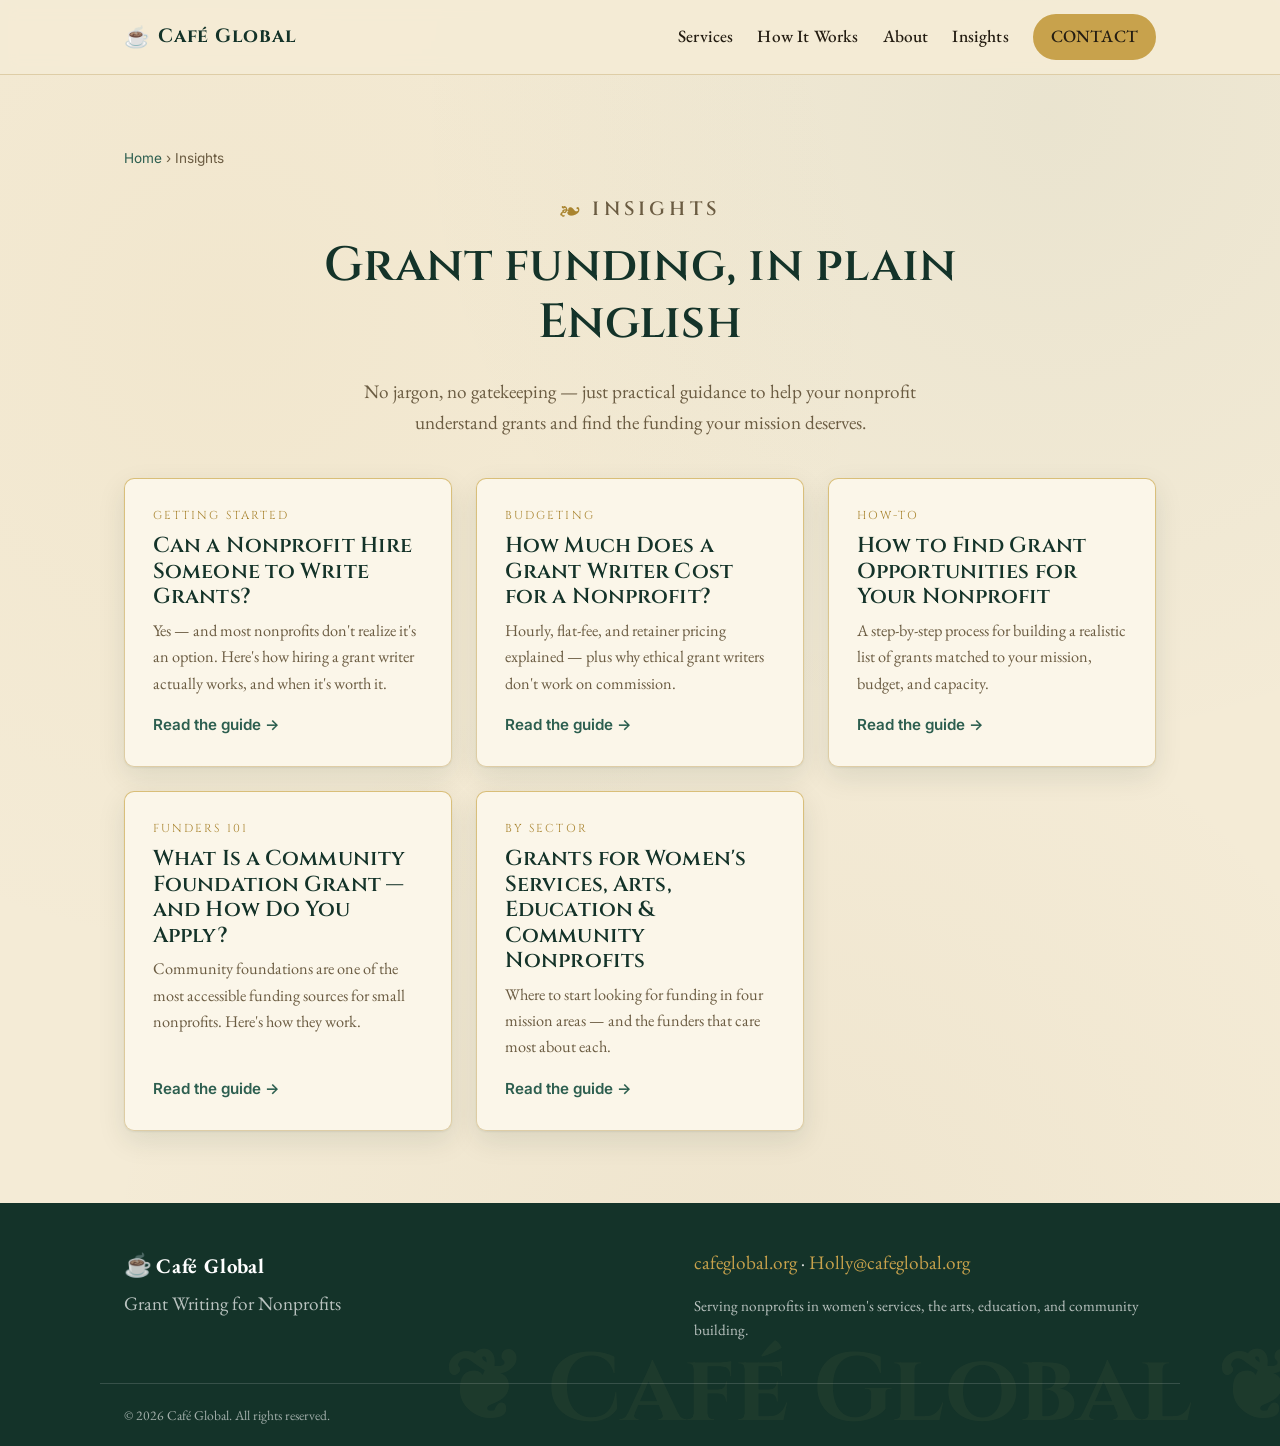
==== blog/index.html @ 82d97daf "Add Insights blog: 5 SEO/AEO/GEO-optimized posts - Blog index + 5 posts (hire a grant writer, cost, " ====
<!DOCTYPE html>
<html lang="en">
<head>
  <meta charset="UTF-8" />
  <meta name="viewport" content="width=device-width, initial-scale=1.0" />
  <title>Insights — Grant Writing for Nonprofits | Café Global</title>
  <meta
    name="description"
    content="Practical, plain-English guides to grant funding for nonprofits: how to hire a grant writer, what it costs, how to find grants, and where to look by sector."
  />
  <meta name="theme-color" content="#2C5E4F" />

  <meta property="og:title" content="Insights — Grant Writing for Nonprofits | Café Global" />
  <meta property="og:description" content="Plain-English guides to grant funding for nonprofits — hiring a grant writer, costs, finding grants, and sector-specific funding." />
  <meta property="og:type" content="website" />
  <meta property="og:url" content="https://cafeglobal.org/blog/" />
  <meta property="og:image" content="https://cafeglobal.org/assets/og-image.jpg" />
  <meta name="twitter:card" content="summary_large_image" />

  <link rel="canonical" href="https://cafeglobal.org/blog/" />
  <link rel="icon" href="../favicon.svg" type="image/svg+xml" />

  <link rel="preconnect" href="https://fonts.googleapis.com" />
  <link rel="preconnect" href="https://fonts.gstatic.com" crossorigin />
  <link
    href="https://fonts.googleapis.com/css2?family=Cinzel:wght@500;600;700&family=EB+Garamond:ital,wght@0,400;0,500;0,600;1,400&family=Inter:wght@400;500;600&display=swap"
    rel="stylesheet"
  />
  <link rel="stylesheet" href="../styles.css" />

  <script type="application/ld+json">
  {
    "@context": "https://schema.org",
    "@type": "Blog",
    "name": "Café Global Insights",
    "description": "Plain-English guides to grant funding for nonprofits.",
    "url": "https://cafeglobal.org/blog/",
    "publisher": { "@type": "Organization", "name": "Café Global", "url": "https://cafeglobal.org" },
    "blogPost": [
      { "@type": "BlogPosting", "headline": "Can a Nonprofit Hire Someone to Write Grants?", "url": "https://cafeglobal.org/blog/can-a-nonprofit-hire-a-grant-writer.html" },
      { "@type": "BlogPosting", "headline": "How Much Does a Grant Writer Cost for a Nonprofit?", "url": "https://cafeglobal.org/blog/how-much-does-a-grant-writer-cost.html" },
      { "@type": "BlogPosting", "headline": "How to Find Grant Opportunities for Your Nonprofit", "url": "https://cafeglobal.org/blog/how-to-find-grants-for-your-nonprofit.html" },
      { "@type": "BlogPosting", "headline": "What Is a Community Foundation Grant?", "url": "https://cafeglobal.org/blog/what-is-a-community-foundation-grant.html" },
      { "@type": "BlogPosting", "headline": "Grants for Women's Services, Arts, Education & Community Nonprofits", "url": "https://cafeglobal.org/blog/grants-by-sector-women-arts-education-community.html" }
    ]
  }
  </script>
</head>
<body>
  <a class="skip-link" href="#main">Skip to content</a>

  <header class="site-header" id="top">
    <div class="container header-inner">
      <a class="brand" href="../" aria-label="Café Global home">
        <span class="brand-mark" aria-hidden="true">☕</span>
        <span class="brand-name">Café Global</span>
      </a>
      <nav class="site-nav" aria-label="Primary">
        <a href="../#services">Services</a>
        <a href="../#how">How It Works</a>
        <a href="../#about">About</a>
        <a href="./">Insights</a>
        <a class="btn btn-sm" href="../#contact">Contact</a>
      </nav>
    </div>
  </header>

  <main id="main" class="blog-main">
    <div class="container">
      <nav class="breadcrumb" aria-label="Breadcrumb">
        <a href="../">Home</a> › <span>Insights</span>
      </nav>

      <div class="blog-hero">
        <p class="eyebrow">Insights</p>
        <h1>Grant funding, in plain English</h1>
        <p>
          No jargon, no gatekeeping — just practical guidance to help your
          nonprofit understand grants and find the funding your mission deserves.
        </p>
      </div>

      <div class="post-grid">
        <a class="post-card" href="can-a-nonprofit-hire-a-grant-writer.html">
          <span class="cat">Getting Started</span>
          <h2>Can a Nonprofit Hire Someone to Write Grants?</h2>
          <p>Yes — and most nonprofits don't realize it's an option. Here's how hiring a grant writer actually works, and when it's worth it.</p>
          <span class="more">Read the guide →</span>
        </a>

        <a class="post-card" href="how-much-does-a-grant-writer-cost.html">
          <span class="cat">Budgeting</span>
          <h2>How Much Does a Grant Writer Cost for a Nonprofit?</h2>
          <p>Hourly, flat-fee, and retainer pricing explained — plus why ethical grant writers don't work on commission.</p>
          <span class="more">Read the guide →</span>
        </a>

        <a class="post-card" href="how-to-find-grants-for-your-nonprofit.html">
          <span class="cat">How-To</span>
          <h2>How to Find Grant Opportunities for Your Nonprofit</h2>
          <p>A step-by-step process for building a realistic list of grants matched to your mission, budget, and capacity.</p>
          <span class="more">Read the guide →</span>
        </a>

        <a class="post-card" href="what-is-a-community-foundation-grant.html">
          <span class="cat">Funders 101</span>
          <h2>What Is a Community Foundation Grant — and How Do You Apply?</h2>
          <p>Community foundations are one of the most accessible funding sources for small nonprofits. Here's how they work.</p>
          <span class="more">Read the guide →</span>
        </a>

        <a class="post-card" href="grants-by-sector-women-arts-education-community.html">
          <span class="cat">By Sector</span>
          <h2>Grants for Women's Services, Arts, Education &amp; Community Nonprofits</h2>
          <p>Where to start looking for funding in four mission areas — and the funders that care most about each.</p>
          <span class="more">Read the guide →</span>
        </a>
      </div>
    </div>
  </main>

  <footer class="site-footer">
    <div class="container footer-inner">
      <div class="footer-brand">
        <span class="brand-mark" aria-hidden="true">☕</span>
        <span class="brand-name">Café Global</span>
        <p class="footer-tag">Grant Writing for Nonprofits</p>
      </div>
      <div class="footer-contact">
        <p>
          <a href="https://cafeglobal.org">cafeglobal.org</a>
          · <a href="mailto:Holly@cafeglobal.org">Holly@cafeglobal.org</a>
        </p>
        <p class="footer-sectors">
          Serving nonprofits in women's services, the arts, education, and
          community building.
        </p>
      </div>
    </div>
    <div class="container footer-legal">
      <p>&copy; <span id="year">2026</span> Café Global. All rights reserved.</p>
    </div>
  </footer>

  <script>
    document.getElementById("year").textContent = new Date().getFullYear();
  </script>
</body>
</html>
---- styles.css ----
/* ============================================================
   Café Global — Grant Writing for Nonprofits
   Design system: clean, professional, trustworthy, warm.
   One primary (deep teal) + one accent (warm gold).
   ============================================================ */

:root {
  /* Color — antique library: deep forest green, parchment, aged gold */
  --teal: #2C5E4F;        /* library green (primary) */
  --teal-dark: #214A3D;
  --teal-deep: #143329;   /* darkest green */
  --gold: #C8A24C;        /* antique gold (CTA / ornament) */
  --gold-dark: #A9842F;
  --gold-soft: #D9BE78;
  --bg: #F4EBD6;          /* parchment */
  --bg-deep: #ECE0C4;     /* deeper parchment band */
  --white: #FBF6E9;       /* warm "paper" card */
  --ink: #241D12;         /* warm near-black ink */
  --muted: #6B5C42;       /* sepia muted text */
  --line: #DECDA6;        /* aged-paper rule */

  /* Type */
  --display: "Cinzel", "Trajan Pro", Georgia, serif;          /* engraved classical caps */
  --serif: "EB Garamond", Georgia, "Times New Roman", serif;  /* book serif */
  --sans: "Inter", system-ui, -apple-system, "Segoe UI", Roboto, sans-serif;

  /* Layout */
  --maxw: 1080px;
  --radius: 10px;
  --radius-sm: 7px;
  --shadow: 0 1px 2px rgba(20, 51, 41, 0.07), 0 10px 28px rgba(20, 51, 41, 0.1);
}

/* ---------- Reset / base ---------- */
*,
*::before,
*::after { box-sizing: border-box; }

html { scroll-behavior: smooth; -webkit-text-size-adjust: 100%; }

body {
  margin: 0;
  font-family: var(--serif);
  font-size: 1.2rem; /* Garamond runs small — size up for comfortable reading */
  line-height: 1.62;
  color: var(--ink);
  background-color: var(--bg);
  /* Subtle aged-paper mottling, drawn purely with gradients (no image weight) */
  background-image:
    radial-gradient(circle at 18% 22%, rgba(200, 162, 76, 0.06), transparent 42%),
    radial-gradient(circle at 82% 8%, rgba(44, 94, 79, 0.05), transparent 38%),
    radial-gradient(circle at 60% 90%, rgba(133, 104, 47, 0.05), transparent 45%);
  -webkit-font-smoothing: antialiased;
}

h1, h2, h3 {
  font-family: var(--display);
  font-weight: 600;
  line-height: 1.18;
  margin: 0 0 0.5em;
  letter-spacing: 0.005em;
}

p { margin: 0 0 1rem; max-width: 66ch; }

/* Drop cap — opens key passages like a printed book */
.dropcap::first-letter {
  font-family: var(--display);
  font-weight: 700;
  font-size: 3.4em;
  float: left;
  line-height: 0.78;
  padding: 0.06em 0.12em 0 0;
  color: var(--teal);
}

a { color: var(--teal); }

img { max-width: 100%; display: block; }

.container {
  width: 100%;
  max-width: var(--maxw);
  margin-inline: auto;
  padding-inline: 1.5rem;
}

.section { padding-block: clamp(3.5rem, 8vw, 6rem); }

.eyebrow {
  font-family: var(--display);
  text-transform: uppercase;
  letter-spacing: 0.22em;
  font-size: 0.78rem;
  font-weight: 600;
  color: var(--teal-deep); /* dark green — passes WCAG AA on parchment */
  margin-bottom: 0.85rem;
}
/* Gold fleuron before each eyebrow label (decorative) */
.eyebrow::before {
  content: "❧ ";
  color: var(--gold-dark);
  font-family: var(--serif);
}
.eyebrow-light { color: var(--gold-soft); }
.eyebrow-light::before { color: var(--gold-soft); }

.section-head { max-width: 42rem; margin-bottom: 2.5rem; }
.section-head .section-intro { color: var(--muted); font-size: 1.125rem; }

/* ---------- Skip link ---------- */
.skip-link {
  position: absolute;
  left: -999px;
  top: 0;
  background: var(--ink);
  color: #fff;
  padding: 0.6rem 1rem;
  border-radius: 0 0 var(--radius-sm) 0;
  z-index: 100;
}
.skip-link:focus { left: 0; }

/* ---------- Buttons ---------- */
.btn {
  display: inline-flex;
  align-items: center;
  justify-content: center;
  gap: 0.5rem;
  background: var(--gold);
  color: var(--ink);
  font-family: var(--sans);
  font-weight: 600;
  font-size: 1rem;
  text-decoration: none;
  padding: 0.7rem 1.4rem;
  border: 2px solid var(--gold);
  border-radius: 999px;
  cursor: pointer;
  transition: background 0.15s ease, transform 0.05s ease, box-shadow 0.15s ease;
}
.btn:hover { background: var(--gold-dark); border-color: var(--gold-dark); }
.btn:active { transform: translateY(1px); }
.btn-lg { padding: 0.95rem 1.9rem; font-size: 1.0625rem; }
.btn-sm { padding: 0.45rem 1rem; font-size: 0.9rem; }

.btn-ghost {
  background: transparent;
  color: var(--white);
  border-color: rgba(255, 255, 255, 0.55);
}
.btn-ghost:hover { background: rgba(255, 255, 255, 0.12); border-color: #fff; }

/* Visible focus for keyboard users everywhere */
a:focus-visible,
button:focus-visible,
input:focus-visible,
select:focus-visible,
textarea:focus-visible {
  outline: 3px solid var(--gold);
  outline-offset: 2px;
  border-radius: 4px;
}

/* ---------- Header ---------- */
.site-header {
  position: sticky;
  top: 0;
  z-index: 50;
  background: rgba(244, 235, 214, 0.9);
  backdrop-filter: saturate(140%) blur(8px);
  border-bottom: 1px solid var(--line);
}
.header-inner {
  display: flex;
  align-items: center;
  justify-content: space-between;
  padding-block: 0.85rem;
}
.brand {
  display: inline-flex;
  align-items: center;
  gap: 0.5rem;
  text-decoration: none;
  color: var(--teal-deep);
}
.brand-mark { font-size: 1.3rem; }
.brand-name {
  font-family: var(--display);
  font-weight: 700;
  font-size: 1.2rem;
  letter-spacing: 0.04em;
  color: var(--teal-deep);
}
.site-nav {
  display: flex;
  align-items: center;
  gap: 1.5rem;
}
.site-nav a {
  text-decoration: none;
  color: var(--ink);
  font-family: var(--serif);
  font-weight: 500;
  font-size: 1.08rem;
  letter-spacing: 0.01em;
}
.site-nav a:not(.btn):hover { color: var(--teal); }

/* ---------- Hero ---------- */
.hero {
  background:
    radial-gradient(1200px 500px at 80% -10%, rgba(232, 163, 61, 0.18), transparent 60%),
    linear-gradient(160deg, var(--teal) 0%, var(--teal-dark) 55%, var(--teal-deep) 100%);
  color: #fff;
}
.hero-inner {
  padding-block: clamp(4rem, 12vw, 7.5rem);
  text-align: center;
}
.hero .eyebrow { color: var(--gold); }
.hero h1 {
  color: #fff;
  font-size: clamp(2.2rem, 6vw, 3.6rem);
  max-width: 16ch;
  margin-inline: auto;
}
.hero-sub {
  margin: 1.25rem auto 2rem;
  font-size: clamp(1.1rem, 2.5vw, 1.35rem);
  color: rgba(255, 255, 255, 0.92);
  max-width: 44ch;
}
.hero-actions {
  display: flex;
  flex-wrap: wrap;
  gap: 1rem;
  justify-content: center;
}
.hero-sectors {
  margin: 2.25rem auto 0;
  color: rgba(255, 255, 255, 0.78);
  font-size: 0.95rem;
  max-width: none;
}

/* ---------- Awareness band ---------- */
.awareness {
  background: var(--white);
  border-bottom: 1px solid var(--line);
}
.awareness-inner {
  padding-block: clamp(2.5rem, 6vw, 3.75rem);
  text-align: center;
}
.awareness h2 {
  color: var(--teal-deep);
  font-size: clamp(1.5rem, 4vw, 2.1rem);
}
.awareness p {
  margin-inline: auto;
  color: var(--muted);
  font-size: 1.125rem;
  max-width: 52ch;
}
.awareness-link {
  display: inline-block;
  margin-top: 0.5rem;
  font-weight: 600;
  text-decoration: none;
}
.awareness-link:hover { text-decoration: underline; }

/* ---------- Sector band ---------- */
.sectors {
  background: var(--teal-deep);
  color: #fff;
  padding-block: 2rem;
}
.sectors-heading {
  text-align: center;
  color: #fff;
  font-size: 1.1rem;
  font-weight: 500;
  letter-spacing: 0.02em;
  color: rgba(255, 255, 255, 0.8);
  margin-bottom: 1.25rem;
}
.sector-list {
  list-style: none;
  margin: 0;
  padding: 0;
  display: flex;
  flex-wrap: wrap;
  justify-content: center;
  gap: 0.75rem 2.5rem;
}
.sector-list li {
  display: inline-flex;
  align-items: center;
  gap: 0.6rem;
  font-family: var(--serif);
  font-size: 1.15rem;
  color: #fff;
}
.sector-icon { font-size: 1.4rem; }

/* ---------- Services ---------- */
.services { background: var(--bg); }
.card-grid {
  display: grid;
  grid-template-columns: repeat(auto-fit, minmax(260px, 1fr));
  gap: 1.5rem;
}
.card {
  background: var(--white);
  border: 1px solid var(--line);
  border-radius: var(--radius);
  padding: 1.75rem;
  box-shadow: var(--shadow);
  transition: transform 0.15s ease, box-shadow 0.15s ease;
}
.card:hover {
  transform: translateY(-3px);
  box-shadow: 0 2px 4px rgba(18, 63, 60, 0.08), 0 14px 34px rgba(18, 63, 60, 0.12);
}
.card-icon {
  display: inline-flex;
  align-items: center;
  justify-content: center;
  width: 3rem;
  height: 3rem;
  font-size: 1.5rem;
  background: rgba(31, 111, 107, 0.1);
  border-radius: 50%;
  margin-bottom: 1rem;
}
.card h3 {
  color: var(--teal-deep);
  font-size: 1.25rem;
}
.card p { color: var(--muted); margin-bottom: 0; font-size: 1rem; }

/* ---------- How it works ---------- */
.how { background: var(--bg); border-top: 1px solid var(--line); }
.steps {
  list-style: none;
  margin: 0;
  padding: 0;
  display: grid;
  grid-template-columns: repeat(auto-fit, minmax(240px, 1fr));
  gap: 1.5rem;
  counter-reset: step;
}
.step {
  position: relative;
  background: var(--white);
  border: 1px solid var(--line);
  border-radius: var(--radius);
  padding: 2rem 1.75rem 1.75rem;
}
.step-num {
  display: inline-flex;
  align-items: center;
  justify-content: center;
  width: 2.5rem;
  height: 2.5rem;
  background: var(--teal);
  color: #fff;
  font-family: var(--serif);
  font-weight: 600;
  font-size: 1.2rem;
  border-radius: 50%;
  margin-bottom: 0.85rem;
}
.step h3 { color: var(--teal-deep); font-size: 1.2rem; }
.step p { color: var(--muted); margin-bottom: 0; }
.how-cta { text-align: center; margin-top: 2.5rem; }

/* ---------- About ---------- */
.about { background: var(--white); }
.about-inner {
  display: grid;
  grid-template-columns: minmax(0, 360px) 1fr;
  gap: clamp(1.5rem, 5vw, 3.5rem);
  align-items: center;
}
.about-photo img {
  width: 100%;
  height: auto;
  border-radius: var(--radius);
  box-shadow: var(--shadow);
}
.about-body h2 {
  color: var(--teal-deep);
  font-size: clamp(1.7rem, 4vw, 2.4rem);
}
.about-body p { color: var(--muted); }
.about-body strong { color: var(--teal-deep); }

@media (max-width: 720px) {
  .about-inner { grid-template-columns: 1fr; justify-items: center; text-align: center; }
  .about-photo { max-width: 320px; }
  .about-body p { margin-inline: auto; }
}

/* ---------- Consultation ---------- */
.consultation {
  background: linear-gradient(160deg, var(--teal-dark), var(--teal-deep));
  color: #fff;
  text-align: center;
}
.consultation-inner { max-width: 46rem; margin-inline: auto; }
.consultation h2 {
  color: #fff;
  font-size: clamp(1.7rem, 4.5vw, 2.5rem);
}
.consultation-body {
  margin: 0 auto 2rem;
  color: rgba(255, 255, 255, 0.9);
  font-size: 1.15rem;
}

/* ---------- Testimonials ---------- */
.testimonials { background: var(--bg); }
.quote-grid {
  display: grid;
  grid-template-columns: repeat(auto-fit, minmax(260px, 1fr));
  gap: 1.5rem;
}
.quote {
  margin: 0;
  background: var(--white);
  border: 1px solid var(--line);
  border-left: 4px solid var(--gold);
  border-radius: var(--radius);
  padding: 1.75rem;
  box-shadow: var(--shadow);
}
.quote blockquote {
  margin: 0 0 0.85rem;
  font-family: var(--serif);
  font-size: 1.2rem;
  color: var(--ink);
  line-height: 1.4;
}
.quote figcaption { color: var(--muted); font-size: 0.95rem; }

/* ---------- FAQ ---------- */
.faq { background: var(--white); }
.faq-inner { max-width: 760px; margin-inline: auto; }
.faq-item {
  border: 1px solid var(--line);
  border-radius: var(--radius-sm);
  margin-bottom: 0.75rem;
  background: var(--bg);
  overflow: hidden;
}
.faq-item summary {
  cursor: pointer;
  list-style: none;
  padding: 1.1rem 1.25rem;
  font-weight: 600;
  font-size: 1.05rem;
  color: var(--teal-deep);
  display: flex;
  align-items: center;
  justify-content: space-between;
  gap: 1rem;
}
.faq-item summary::-webkit-details-marker { display: none; }
.faq-item summary::after {
  content: "+";
  font-size: 1.4rem;
  font-weight: 400;
  color: var(--teal);
  transition: transform 0.2s ease;
  line-height: 1;
}
.faq-item[open] summary::after { content: "−"; }
.faq-item summary:hover { color: var(--teal); }
.faq-item p {
  margin: 0;
  padding: 0 1.25rem 1.2rem;
  color: var(--muted);
}

/* ---------- Contact form ---------- */
.contact { background: var(--white); }
.contact-inner { max-width: 760px; margin-inline: auto; }
.contact-form {
  display: grid;
  grid-template-columns: 1fr 1fr;
  gap: 1.25rem 1.5rem;
}
.field { display: flex; flex-direction: column; }
.field-full { grid-column: 1 / -1; }

.field label,
.field-radio legend {
  font-weight: 600;
  font-size: 0.95rem;
  margin-bottom: 0.4rem;
  color: var(--ink);
}
.req { color: var(--gold-dark); }
.optional { color: var(--muted); font-weight: 400; font-size: 0.85rem; }

input,
select,
textarea {
  font-family: var(--sans);
  font-size: 1rem;
  color: var(--ink);
  background: var(--bg);
  border: 1px solid var(--line);
  border-radius: var(--radius-sm);
  padding: 0.7rem 0.85rem;
  width: 100%;
}
input:focus,
select:focus,
textarea:focus { background: #fff; border-color: var(--teal); }
textarea { resize: vertical; min-height: 120px; }

.field-radio { border: 0; padding: 0; margin: 0; }
.field-radio legend { padding: 0; }
.radio-row { display: flex; flex-wrap: wrap; gap: 0.75rem; margin-top: 0.25rem; }
.radio {
  display: inline-flex;
  align-items: center;
  gap: 0.4rem;
  background: var(--bg);
  border: 1px solid var(--line);
  border-radius: 999px;
  padding: 0.5rem 1rem;
  cursor: pointer;
  font-weight: 500;
}
.radio input { width: auto; }
.radio:has(input:checked) {
  border-color: var(--teal);
  background: rgba(31, 111, 107, 0.08);
}

.error {
  color: #b3261e;
  font-size: 0.85rem;
  margin: 0.35rem 0 0;
}
.field.invalid input,
.field.invalid select,
.field.invalid textarea { border-color: #b3261e; }

.form-actions {
  display: flex;
  align-items: center;
  gap: 1rem;
  flex-wrap: wrap;
  margin-top: 0.25rem;
}
.form-note { color: var(--muted); font-size: 0.875rem; margin: 0; }

.form-status {
  grid-column: 1 / -1;
  margin: 0.5rem 0 0;
  padding: 0.9rem 1.1rem;
  border-radius: var(--radius-sm);
  font-weight: 500;
}
.form-status.success {
  background: rgba(31, 111, 107, 0.1);
  color: var(--teal-deep);
  border: 1px solid rgba(31, 111, 107, 0.3);
}
.form-status.failure {
  background: rgba(179, 38, 30, 0.08);
  color: #8c1d18;
  border: 1px solid rgba(179, 38, 30, 0.3);
}

/* Honeypot — visually hidden, still in DOM for bots */
.hp {
  position: absolute;
  left: -9999px;
  width: 1px;
  height: 1px;
  overflow: hidden;
}

/* ---------- Footer ---------- */
.site-footer {
  background: var(--teal-deep);
  color: rgba(255, 255, 255, 0.85);
}
.footer-inner {
  display: flex;
  flex-wrap: wrap;
  gap: 1.5rem 3rem;
  justify-content: space-between;
  padding-block: 2.75rem 1.5rem;
}
.footer-brand .brand-mark { font-size: 1.4rem; }
.footer-brand .brand-name {
  font-family: var(--serif);
  font-size: 1.3rem;
  color: #fff;
}
.footer-tag { margin: 0.35rem 0 0; color: rgba(255, 255, 255, 0.7); }
.footer-contact { max-width: 30rem; }
.footer-contact a { color: var(--gold); text-decoration: none; }
.footer-contact a:hover { text-decoration: underline; }
.footer-sectors { color: rgba(255, 255, 255, 0.7); font-size: 0.95rem; }
.footer-legal {
  border-top: 1px solid rgba(255, 255, 255, 0.15);
  padding-block: 1.25rem;
}
.footer-legal p { margin: 0; font-size: 0.85rem; color: rgba(255, 255, 255, 0.6); }

/* ---------- Responsive ---------- */
@media (max-width: 640px) {
  .contact-form { grid-template-columns: 1fr; }
  .site-nav { gap: 0.85rem; }
  .site-nav a:not(.btn) { display: none; } /* keep header clean on small screens */
}

/* ============================================================
   LITERARY / OLD-LIBRARY THEME — background typography & ornament
   ============================================================ */

/* Buttons read as engraved labels */
.btn {
  font-family: var(--display);
  font-weight: 600;
  letter-spacing: 0.06em;
  text-transform: uppercase;
  font-size: 0.82rem;
}
.btn-lg { font-size: 0.9rem; }
.btn-sm { font-size: 0.72rem; }

/* --- Hero: giant faint wordmark behind the headline --- */
.hero { position: relative; overflow: hidden; isolation: isolate; }
.hero::before {
  content: "Café Global";
  position: absolute;
  inset: 0;
  display: flex;
  align-items: center;
  justify-content: center;
  font-family: var(--display);
  font-weight: 700;
  font-size: clamp(4rem, 22vw, 16rem);
  white-space: nowrap;
  color: rgba(255, 255, 255, 0.05);
  letter-spacing: 0.02em;
  pointer-events: none;
  z-index: -1;
}
/* Decorative ruled ornament beneath the hero subhead */
.hero-sub::after {
  content: "❧";
  display: block;
  margin: 1.4rem auto 0;
  color: var(--gold-soft);
  font-size: 1.6rem;
  font-family: var(--serif);
}

/* --- Section title ornament: a short gold rule with a centered fleuron --- */
.section-head h2::after,
.awareness h2::after,
.consultation h2::after {
  content: "❦";
  display: block;
  width: 168px;
  margin-top: 0.85rem;
  padding-top: 0.65rem;
  text-align: center;
  color: var(--gold-dark);
  font-family: var(--serif);
  font-size: 1rem;
  border-top: 2px solid var(--gold-dark);
}
.awareness h2::after,
.consultation h2::after { margin-inline: auto; } /* centered sections */

/* --- Faint background word watermarks on the deep-green panels --- */
.consultation { position: relative; overflow: hidden; isolation: isolate; }
.consultation::before {
  content: "Stories worth funding";
  position: absolute;
  left: 50%;
  top: 50%;
  transform: translate(-50%, -50%) rotate(-4deg);
  font-family: var(--display);
  font-weight: 700;
  font-size: clamp(2.5rem, 10vw, 7rem);
  white-space: nowrap;
  color: rgba(217, 190, 120, 0.06);
  pointer-events: none;
  z-index: -1;
}

/* --- Service & step cards: aged-paper feel with a hairline gold top --- */
.card, .step {
  background:
    linear-gradient(var(--white), var(--white)) padding-box,
    linear-gradient(180deg, var(--gold-soft), var(--line)) border-box;
  border: 1px solid transparent;
}
.card-icon { background: rgba(44, 94, 79, 0.1); }

/* --- Footer: faint motto watermark, library-green --- */
.site-footer { position: relative; overflow: hidden; isolation: isolate; }
.site-footer::before {
  content: "❦  Café Global  ❦";
  position: absolute;
  right: -1rem;
  bottom: -1.5rem;
  font-family: var(--display);
  font-weight: 700;
  font-size: clamp(2.5rem, 9vw, 6rem);
  color: rgba(217, 190, 120, 0.05);
  white-space: nowrap;
  pointer-events: none;
  z-index: 0;
}
.footer-inner, .footer-legal { position: relative; z-index: 1; }

/* Quotes/blockquotes get an oversized opening mark */
.quote blockquote { position: relative; }

/* ---------- Responsive ---------- */
@media (max-width: 640px) {
  .contact-form { grid-template-columns: 1fr; }
  .site-nav { gap: 0.85rem; }
  .site-nav a:not(.btn) { display: none; } /* keep header clean on small screens */
}

/* ---------- Motion / contrast preferences ---------- */
@media (prefers-reduced-motion: reduce) {
  html { scroll-behavior: auto; }
  * { transition: none !important; }
}

/* ============================================================
   BLOG / INSIGHTS
   ============================================================ */
.blog-main { padding-block: clamp(2.5rem, 6vw, 4.5rem); }

.breadcrumb {
  font-family: var(--sans);
  font-size: 0.85rem;
  color: var(--muted);
  margin-bottom: 1.5rem;
}
.breadcrumb a { color: var(--teal); text-decoration: none; }
.breadcrumb a:hover { text-decoration: underline; }

/* Blog index */
.blog-hero { max-width: 46rem; margin: 0 auto 2.5rem; text-align: center; }
.blog-hero h1 { color: var(--teal-deep); font-size: clamp(2rem, 5vw, 3rem); }
.blog-hero p { color: var(--muted); font-size: 1.2rem; margin-inline: auto; }

.post-grid {
  display: grid;
  grid-template-columns: repeat(auto-fill, minmax(300px, 1fr));
  gap: 1.5rem;
}
.post-card {
  display: flex;
  flex-direction: column;
  background:
    linear-gradient(var(--white), var(--white)) padding-box,
    linear-gradient(180deg, var(--gold-soft), var(--line)) border-box;
  border: 1px solid transparent;
  border-radius: var(--radius);
  padding: 1.75rem;
  box-shadow: var(--shadow);
  text-decoration: none;
  color: inherit;
  transition: transform 0.15s ease, box-shadow 0.15s ease;
}
.post-card:hover { transform: translateY(-3px); box-shadow: 0 2px 4px rgba(20,51,41,.08), 0 16px 36px rgba(20,51,41,.14); }
.post-card .cat {
  font-family: var(--display);
  text-transform: uppercase;
  letter-spacing: 0.18em;
  font-size: 0.72rem;
  color: var(--gold-dark);
  margin-bottom: 0.5rem;
}
.post-card h2 { font-size: 1.35rem; color: var(--teal-deep); margin-bottom: 0.5rem; }
.post-card p { color: var(--muted); font-size: 1.02rem; margin-bottom: 1rem; }
.post-card .more { margin-top: auto; color: var(--teal); font-weight: 600; font-family: var(--sans); font-size: 0.95rem; }

/* Single post */
.post { max-width: 720px; margin-inline: auto; }
.post-header { margin-bottom: 2rem; }
.post-header .cat {
  font-family: var(--display);
  text-transform: uppercase;
  letter-spacing: 0.2em;
  font-size: 0.78rem;
  color: var(--gold-dark);
}
.post-header h1 { color: var(--teal-deep); font-size: clamp(1.9rem, 4.5vw, 2.8rem); margin-top: 0.5rem; }
.post-meta {
  font-family: var(--sans);
  font-size: 0.9rem;
  color: var(--muted);
  display: flex;
  flex-wrap: wrap;
  gap: 0.4rem 1rem;
  margin-top: 0.85rem;
}
.post article > p { font-size: 1.18rem; }
.post h2 { color: var(--teal-deep); font-size: 1.6rem; margin-top: 2.2rem; }
.post h3 { color: var(--teal-dark); font-size: 1.25rem; margin-top: 1.5rem; }
.post ul, .post ol { padding-left: 1.3rem; }
.post li { margin-bottom: 0.5rem; }
.post a { color: var(--teal); }

/* Answer-first key-takeaways box (AEO/GEO) */
.takeaways {
  background: rgba(44, 94, 79, 0.07);
  border-left: 4px solid var(--gold);
  border-radius: var(--radius-sm);
  padding: 1.25rem 1.5rem;
  margin: 1.75rem 0;
}
.takeaways h2 {
  margin: 0 0 0.5rem;
  font-size: 1.05rem;
  font-family: var(--display);
  text-transform: uppercase;
  letter-spacing: 0.12em;
  color: var(--teal-deep);
}
.takeaways p, .takeaways ul { margin: 0; }
.takeaways li { color: var(--ink); }

/* In-post CTA */
.post-cta {
  margin: 2.5rem 0 1rem;
  text-align: center;
  background: linear-gradient(160deg, var(--teal-dark), var(--teal-deep));
  color: #fff;
  border-radius: var(--radius);
  padding: 2.25rem 1.5rem;
  position: relative;
  overflow: hidden;
}
.post-cta h2 { color: #fff; margin-top: 0; font-size: 1.6rem; }
.post-cta p { color: rgba(255,255,255,0.9); margin-inline: auto; }

/* Author note */
.post-author {
  display: flex;
  gap: 1rem;
  align-items: center;
  margin: 2.5rem 0 0;
  padding-top: 1.5rem;
  border-top: 1px solid var(--line);
}
.post-author img { width: 64px; height: 64px; border-radius: 50%; object-fit: cover; }
.post-author p { margin: 0; font-size: 0.98rem; color: var(--muted); }
.post-author strong { color: var(--teal-deep); }

/* Related links */
.related { margin-top: 2.5rem; }
.related h2 { font-size: 1.3rem; color: var(--teal-deep); }
.related ul { list-style: none; padding: 0; }
.related a { color: var(--teal); font-weight: 500; }
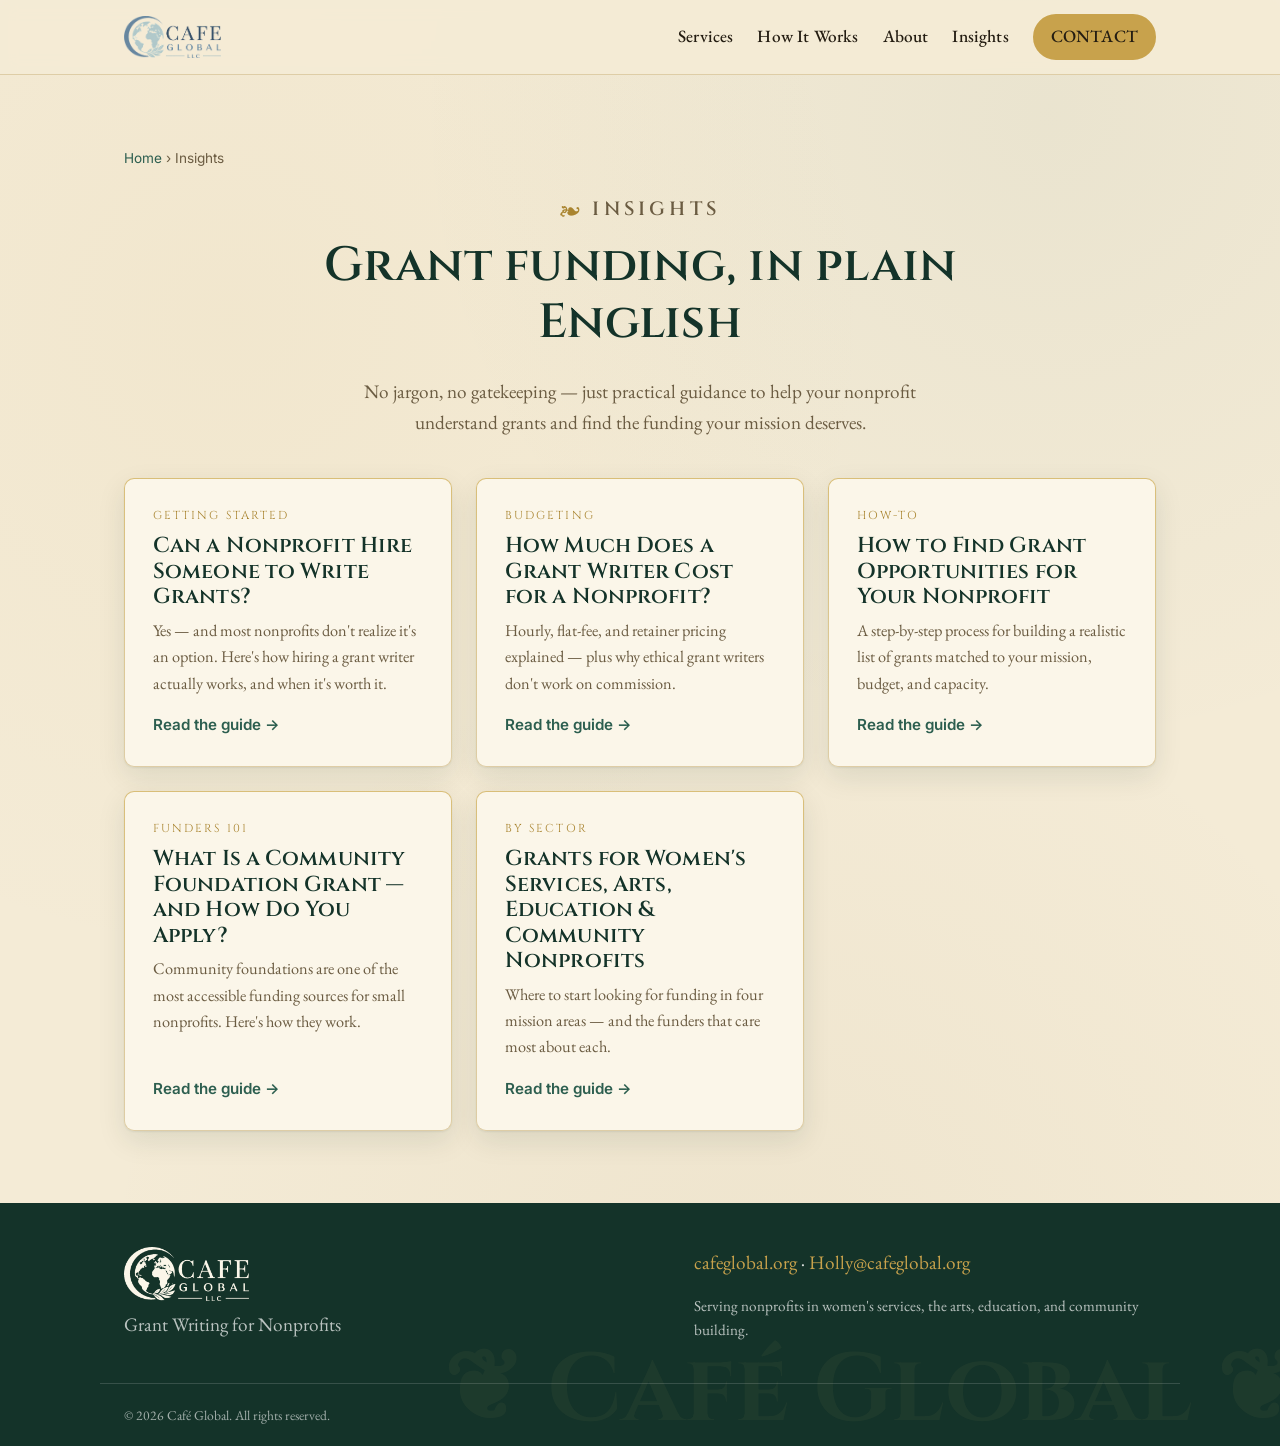
==== commit dcd807fa: "Add Café Global logo to header and footer - Process uploaded PNG: knock out white background to tran" ====
--- a/blog/index.html
+++ b/blog/index.html
@@ -26,7 +26,7 @@
     href="https://fonts.googleapis.com/css2?family=Cinzel:wght@500;600;700&family=EB+Garamond:ital,wght@0,400;0,500;0,600;1,400&family=Inter:wght@400;500;600&display=swap"
     rel="stylesheet"
   />
-  <link rel="stylesheet" href="../styles.css" />
+  <link rel="stylesheet" href="../styles.css?v=11" />
 
   <script type="application/ld+json">
   {
@@ -52,8 +52,7 @@
   <header class="site-header" id="top">
     <div class="container header-inner">
       <a class="brand" href="../" aria-label="Café Global home">
-        <span class="brand-mark" aria-hidden="true">☕</span>
-        <span class="brand-name">Café Global</span>
+        <img class="brand-logo" src="../assets/logo.png" alt="Café Global" width="900" height="390" />
       </a>
       <nav class="site-nav" aria-label="Primary">
         <a href="../#services">Services</a>
@@ -122,8 +121,7 @@
   <footer class="site-footer">
     <div class="container footer-inner">
       <div class="footer-brand">
-        <span class="brand-mark" aria-hidden="true">☕</span>
-        <span class="brand-name">Café Global</span>
+        <img class="footer-logo" src="../assets/logo-light.png" alt="Café Global" width="900" height="390" />
         <p class="footer-tag">Grant Writing for Nonprofits</p>
       </div>
       <div class="footer-contact">
--- a/styles.css
+++ b/styles.css
@@ -275,16 +275,18 @@
 .sectors {
   background: var(--teal-deep);
   color: #fff;
-  padding-block: 2rem;
+  padding-block: 2.75rem;
+  border-block: 1px solid rgba(217, 190, 120, 0.35);
 }
 .sectors-heading {
   text-align: center;
-  color: #fff;
-  font-size: 1.1rem;
+  font-family: var(--display);
+  font-size: 1.05rem;
   font-weight: 500;
-  letter-spacing: 0.02em;
-  color: rgba(255, 255, 255, 0.8);
-  margin-bottom: 1.25rem;
+  letter-spacing: 0.16em;
+  text-transform: uppercase;
+  color: var(--gold-soft);
+  margin-bottom: 1.5rem;
 }
 .sector-list {
   list-style: none;
@@ -293,17 +295,21 @@
   display: flex;
   flex-wrap: wrap;
   justify-content: center;
-  gap: 0.75rem 2.5rem;
+  gap: 0.4rem 0;
 }
 .sector-list li {
   display: inline-flex;
   align-items: center;
-  gap: 0.6rem;
   font-family: var(--serif);
-  font-size: 1.15rem;
+  font-size: 1.35rem;
   color: #fff;
 }
-.sector-icon { font-size: 1.4rem; }
+/* Subtle gold middot separating each sector */
+.sector-list li:not(:first-child)::before {
+  content: "·";
+  color: var(--gold-soft);
+  margin-inline: 1.15rem;
+}
 
 /* ---------- Services ---------- */
 .services { background: var(--bg); }
@@ -684,6 +690,7 @@
 }
 .awareness h2::after,
 .consultation h2::after { margin-inline: auto; } /* centered sections */
+.consultation h2::after { color: var(--gold-soft); border-top-color: var(--gold-soft); }
 
 /* --- Faint background word watermarks on the deep-green panels --- */
 .consultation { position: relative; overflow: hidden; isolation: isolate; }
@@ -709,7 +716,11 @@
     linear-gradient(180deg, var(--gold-soft), var(--line)) border-box;
   border: 1px solid transparent;
 }
-.card-icon { background: rgba(44, 94, 79, 0.1); }
+.card-icon {
+  background: rgba(44, 94, 79, 0.1);
+  border: 1px solid rgba(169, 132, 47, 0.35);
+}
+.card-icon .ico { width: 1.6rem; height: 1.6rem; color: var(--teal-dark); }
 
 /* --- Footer: faint motto watermark, library-green --- */
 .site-footer { position: relative; overflow: hidden; isolation: isolate; }
@@ -873,3 +884,19 @@
 .related h2 { font-size: 1.3rem; color: var(--teal-deep); }
 .related ul { list-style: none; padding: 0; }
 .related a { color: var(--teal); font-weight: 500; }
+
+/* ---------- Brand logo (replaces placeholder mark) ---------- */
+.brand-logo {
+  height: 42px;
+  width: auto;
+  display: block;
+}
+.footer-logo {
+  height: 54px;
+  width: auto;
+  display: block;
+  margin-bottom: 0.5rem;
+}
+@media (max-width: 640px) {
+  .brand-logo { height: 34px; }
+}
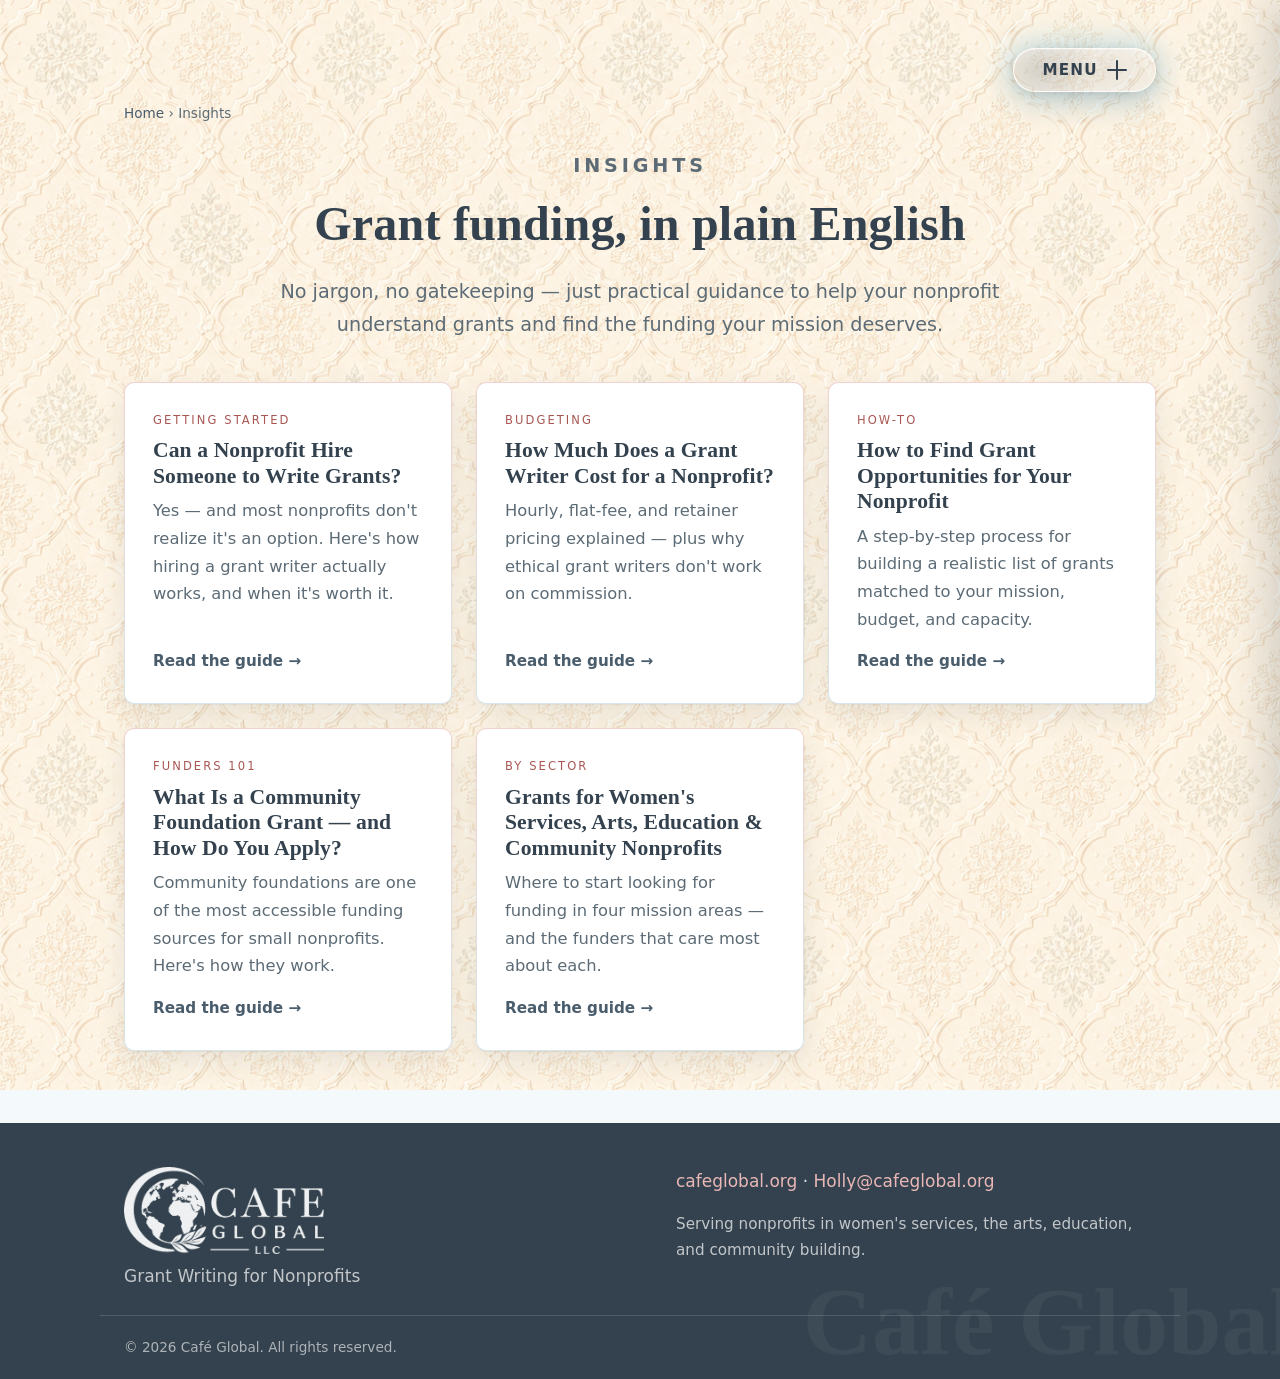
==== commit ca99cf67: "Unify blog headers with the site-wide MENU bubble Replace the old nav+logo header on all blog pages " ====
--- a/blog/index.html
+++ b/blog/index.html
@@ -26,7 +26,7 @@
     href="https://fonts.googleapis.com/css2?family=Cinzel:wght@500;600;700&family=EB+Garamond:ital,wght@0,400;0,500;0,600;1,400&family=Inter:wght@400;500;600&display=swap"
     rel="stylesheet"
   />
-  <link rel="stylesheet" href="../styles.css?v=11" />
+  <link rel="stylesheet" href="../styles.css?v=90" />
 
   <script type="application/ld+json">
   {
@@ -47,22 +47,59 @@
   </script>
 </head>
 <body>
+  <!-- SVG filter powering the header's liquid-glass refraction/distortion -->
+  <svg class="glass-defs" aria-hidden="true" focusable="false">
+    <filter id="glass-distortion" x="-20%" y="-20%" width="140%" height="140%">
+      <feTurbulence type="fractalNoise" baseFrequency="0.009 0.013" numOctaves="2" seed="7" result="noise" />
+      <feGaussianBlur in="noise" stdDeviation="1.4" result="softNoise" />
+      <feDisplacementMap in="SourceGraphic" in2="softNoise" scale="46" xChannelSelector="R" yChannelSelector="G" />
+    </filter>
+    <filter id="glass-surface-filter" color-interpolation-filters="sRGB" x="0%" y="0%" width="100%" height="100%">
+      <feImage id="gs-feimage" x="0" y="0" width="100%" height="100%" preserveAspectRatio="none" result="map" />
+      <feDisplacementMap id="gs-red" in="SourceGraphic" in2="map" result="dispRed" />
+      <feColorMatrix in="dispRed" type="matrix" values="1 0 0 0 0  0 0 0 0 0  0 0 0 0 0  0 0 0 1 0" result="red" />
+      <feDisplacementMap id="gs-green" in="SourceGraphic" in2="map" result="dispGreen" />
+      <feColorMatrix in="dispGreen" type="matrix" values="0 0 0 0 0  0 1 0 0 0  0 0 0 0 0  0 0 0 1 0" result="green" />
+      <feDisplacementMap id="gs-blue" in="SourceGraphic" in2="map" result="dispBlue" />
+      <feColorMatrix in="dispBlue" type="matrix" values="0 0 0 0 0  0 0 0 0 0  0 0 1 0 0  0 0 0 1 0" result="blue" />
+      <feBlend in="red" in2="green" mode="screen" result="rg" />
+      <feBlend in="rg" in2="blue" mode="screen" result="output" />
+      <feGaussianBlur id="gs-blur" in="output" stdDeviation="0" />
+    </filter>
+  </svg>
   <a class="skip-link" href="#main">Skip to content</a>
 
+  <!-- ============ HEADER (menu bubble) ============ -->
   <header class="site-header" id="top">
-    <div class="container header-inner">
-      <a class="brand" href="../" aria-label="Café Global home">
-        <img class="brand-logo" src="../assets/logo.png" alt="Café Global" width="900" height="390" />
-      </a>
-      <nav class="site-nav" aria-label="Primary">
-        <a href="../#services">Services</a>
-        <a href="../#how">How It Works</a>
-        <a href="../#about">About</a>
-        <a href="./">Insights</a>
-        <a class="btn btn-sm" href="../#contact">Contact</a>
-      </nav>
+    <div class="container header-wrap">
+      <div class="header-inner">
+        <button class="sm-toggle" id="sm-toggle" type="button" aria-label="Open menu" aria-expanded="false" aria-controls="sm-panel">
+          <span class="sm-toggle-text">Menu</span>
+          <span class="sm-icon" aria-hidden="true">
+            <span class="sm-icon-line"></span>
+            <span class="sm-icon-line sm-icon-line-v"></span>
+          </span>
+        </button>
+      </div>
     </div>
   </header>
+
+  <!-- ============ STAGGERED MENU ============ -->
+  <div class="staggered-menu" id="sm" data-position="right">
+    <div class="sm-prelayers" aria-hidden="true">
+      <div class="sm-prelayer" style="background:#A7D6E7"></div>
+      <div class="sm-prelayer" style="background:#33424E"></div>
+    </div>
+    <aside class="sm-panel" id="sm-panel" aria-hidden="true" aria-label="Menu">
+      <ul class="sm-list" role="list" data-numbering>
+        <li class="sm-itemWrap"><a class="sm-item" href="../#services"><span class="sm-itemLabel">How I Help</span></a></li>
+        <li class="sm-itemWrap"><a class="sm-item" href="../#about"><span class="sm-itemLabel">About</span></a></li>
+        <li class="sm-itemWrap"><a class="sm-item" href="./"><span class="sm-itemLabel">Insights</span></a></li>
+        <li class="sm-itemWrap"><a class="sm-item" href="../#faq"><span class="sm-itemLabel">FAQ</span></a></li>
+        <li class="sm-itemWrap"><a class="sm-item" href="../#contact"><span class="sm-itemLabel">Contact</span></a></li>
+      </ul>
+    </aside>
+  </div>
 
   <main id="main" class="blog-main">
     <div class="container">
@@ -143,5 +180,8 @@
   <script>
     document.getElementById("year").textContent = new Date().getFullYear();
   </script>
+  <script src="../script.js?v=12" defer></script>
+  <script src="../staggeredmenu.js?v=2" defer></script>
+  <script src="../glasssurface.js?v=1" defer></script>
 </body>
 </html>
--- a/styles.css
+++ b/styles.css
@@ -5,30 +5,34 @@
    ============================================================ */
 
 :root {
-  /* Color — antique library: deep forest green, parchment, aged gold */
-  --teal: #2C5E4F;        /* library green (primary) */
-  --teal-dark: #214A3D;
-  --teal-deep: #143329;   /* darkest green */
-  --gold: #C8A24C;        /* antique gold (CTA / ornament) */
-  --gold-dark: #A9842F;
-  --gold-soft: #D9BE78;
-  --bg: #F4EBD6;          /* parchment */
-  --bg-deep: #ECE0C4;     /* deeper parchment band */
-  --white: #FBF6E9;       /* warm "paper" card */
-  --ink: #241D12;         /* warm near-black ink */
-  --muted: #6B5C42;       /* sepia muted text */
-  --line: #DECDA6;        /* aged-paper rule */
+  /* Brand palette — CAFE Global kit: soft, modern, trustworthy */
+  --teal: #4A5D6C;        /* Slate Blue (primary / dark anchor) */
+  --teal-dark: #3E4F5C;
+  --teal-deep: #33424E;   /* darkest slate — dark sections + headings */
+  --gold: #E8B7B6;        /* Chai Pink (accent / CTA) */
+  --gold-dark: #A85753;   /* Rose — AA-safe accent text */
+  --gold-soft: #F0D2D0;   /* pale pink — accents on dark panels */
+  --pink-hover: #D89A98;  /* CTA hover (keeps dark text AA) */
+  --mist: #D6EAF2;        /* Misty Blue */
+  --mint: #C2E7D6;        /* Soft Mint */
+  --seaglass: #A7D6E7;    /* Sea Glass Blue */
+  --bg: #F4FAFB;          /* faint misty wash — section background */
+  --bg-deep: #E8F4EE;     /* faint mint band */
+  --white: #FFFFFF;       /* clean white — cards */
+  --ink: #2E3B45;         /* dark slate — body text */
+  --muted: #5C6B75;       /* muted slate */
+  --line: #D8E6EC;        /* soft pastel border */
 
   /* Type */
-  --display: "Cinzel", "Trajan Pro", Georgia, serif;          /* engraved classical caps */
-  --serif: "EB Garamond", Georgia, "Times New Roman", serif;  /* book serif */
-  --sans: "Inter", system-ui, -apple-system, "Segoe UI", Roboto, sans-serif;
+  --display: "Playfair Display", Georgia, "Times New Roman", serif;  /* elegant serif headings */
+  --serif: "Playfair Display", Georgia, serif;                       /* serif for quotes */
+  --sans: "Montserrat", system-ui, -apple-system, "Segoe UI", Roboto, sans-serif;
 
   /* Layout */
   --maxw: 1080px;
   --radius: 10px;
   --radius-sm: 7px;
-  --shadow: 0 1px 2px rgba(20, 51, 41, 0.07), 0 10px 28px rgba(20, 51, 41, 0.1);
+  --shadow: 0 1px 2px rgba(51, 66, 78, 0.06), 0 10px 28px rgba(51, 66, 78, 0.1);
 }
 
 /* ---------- Reset / base ---------- */
@@ -36,20 +40,21 @@
 *::before,
 *::after { box-sizing: border-box; }
 
-html { scroll-behavior: smooth; -webkit-text-size-adjust: 100%; }
+html { scroll-behavior: smooth; -webkit-text-size-adjust: 100%; scroll-padding-top: 5.5rem; }
 
 body {
   margin: 0;
-  font-family: var(--serif);
-  font-size: 1.2rem; /* Garamond runs small — size up for comfortable reading */
-  line-height: 1.62;
+  font-family: var(--sans);
+  font-size: 1.0625rem;
+  line-height: 1.7;
   color: var(--ink);
   background-color: var(--bg);
-  /* Subtle aged-paper mottling, drawn purely with gradients (no image weight) */
-  background-image:
-    radial-gradient(circle at 18% 22%, rgba(200, 162, 76, 0.06), transparent 42%),
-    radial-gradient(circle at 82% 8%, rgba(44, 94, 79, 0.05), transparent 38%),
-    radial-gradient(circle at 60% 90%, rgba(133, 104, 47, 0.05), transparent 45%);
+  /* Page-wide background pattern */
+  background-image: url("assets/background-pattern.png?v=1");
+  background-size: cover;
+  background-position: center;
+  background-attachment: fixed;
+  background-repeat: no-repeat;
   -webkit-font-smoothing: antialiased;
 }
 
@@ -64,14 +69,32 @@
 p { margin: 0 0 1rem; max-width: 66ch; }
 
 /* Drop cap — opens key passages like a printed book */
-.dropcap::first-letter {
+.dropcap::first-letter,
+.dropcap::first-letter,
+.dropcap .bt-wordwrap:first-child .bt-word:first-child::first-letter {
   font-family: var(--display);
   font-weight: 700;
   font-size: 3.4em;
-  float: left;
-  line-height: 0.78;
-  padding: 0.06em 0.12em 0 0;
+  line-height: 0.7;
+  padding-right: 0.08em;
+  vertical-align: baseline; /* raised cap: first line sits at the foot of the letter */
   color: var(--teal);
+}
+
+/* BlurText: letter-by-letter blur + fade + slide-in on scroll.
+   Letters are grouped in word wrappers so words never break across lines. */
+.bt-wordwrap { display: inline-block; white-space: nowrap; }
+.bt-word {
+  display: inline-block;
+  opacity: 0;
+  filter: blur(10px);
+  transform: translateY(-14px);
+  transition: opacity 0.4s ease, filter 0.4s ease, transform 0.4s ease;
+  will-change: opacity, filter, transform;
+}
+.bt-word.bt-in { opacity: 1; filter: blur(0); transform: none; }
+@media (prefers-reduced-motion: reduce) {
+  .bt-word { opacity: 1; filter: none; transform: none; transition: none; }
 }
 
 a { color: var(--teal); }
@@ -88,22 +111,15 @@
 .section { padding-block: clamp(3.5rem, 8vw, 6rem); }
 
 .eyebrow {
-  font-family: var(--display);
+  font-family: var(--sans);
   text-transform: uppercase;
-  letter-spacing: 0.22em;
+  letter-spacing: 0.2em;
   font-size: 0.78rem;
   font-weight: 600;
-  color: var(--teal-deep); /* dark green — passes WCAG AA on parchment */
+  color: var(--teal-deep); /* slate — passes WCAG AA on light */
   margin-bottom: 0.85rem;
 }
-/* Gold fleuron before each eyebrow label (decorative) */
-.eyebrow::before {
-  content: "❧ ";
-  color: var(--gold-dark);
-  font-family: var(--serif);
-}
 .eyebrow-light { color: var(--gold-soft); }
-.eyebrow-light::before { color: var(--gold-soft); }
 
 .section-head { max-width: 42rem; margin-bottom: 2.5rem; }
 .section-head .section-intro { color: var(--muted); font-size: 1.125rem; }
@@ -139,17 +155,17 @@
   cursor: pointer;
   transition: background 0.15s ease, transform 0.05s ease, box-shadow 0.15s ease;
 }
-.btn:hover { background: var(--gold-dark); border-color: var(--gold-dark); }
+.btn:hover { background: var(--pink-hover); border-color: var(--pink-hover); }
 .btn:active { transform: translateY(1px); }
 .btn-lg { padding: 0.95rem 1.9rem; font-size: 1.0625rem; }
 .btn-sm { padding: 0.45rem 1rem; font-size: 0.9rem; }
 
 .btn-ghost {
   background: transparent;
-  color: var(--white);
-  border-color: rgba(255, 255, 255, 0.55);
-}
-.btn-ghost:hover { background: rgba(255, 255, 255, 0.12); border-color: #fff; }
+  color: var(--teal);
+  border-color: rgba(74, 93, 108, 0.5);
+}
+.btn-ghost:hover { background: rgba(74, 93, 108, 0.08); border-color: var(--teal); }
 
 /* Visible focus for keyboard users everywhere */
 a:focus-visible,
@@ -157,26 +173,89 @@
 input:focus-visible,
 select:focus-visible,
 textarea:focus-visible {
-  outline: 3px solid var(--gold);
+  outline: 3px solid var(--teal);
   outline-offset: 2px;
   border-radius: 4px;
 }
 
 /* ---------- Header ---------- */
+/* Floating glass island — fixed overlay; content scrolls beneath it */
 .site-header {
-  position: sticky;
+  position: fixed;
   top: 0;
-  z-index: 50;
-  background: rgba(244, 235, 214, 0.9);
-  backdrop-filter: saturate(140%) blur(8px);
-  border-bottom: 1px solid var(--line);
+  left: 0;
+  right: 0;
+  z-index: 100;
+  background: transparent;
+  border: 0;
+  padding-top: 3rem;
+  pointer-events: none; /* gutters let clicks through; island re-enables below */
+}
+/* Full-width gutter wrapper; the bubble sits at the right edge */
+.header-wrap {
+  pointer-events: none;
+  display: flex;
+  justify-content: flex-end;
 }
 .header-inner {
+  pointer-events: auto;
+  position: relative;
+  overflow: hidden;
   display: flex;
   align-items: center;
-  justify-content: space-between;
-  padding-block: 0.85rem;
-}
+  justify-content: center;
+  gap: 1rem;
+  width: fit-content;
+  padding: 0.7rem 1.4rem;
+  border-radius: 999px;
+  transition: width 0.6s cubic-bezier(0.22, 1, 0.36, 1);
+  /* Transparent liquid glass with SVG refraction/distortion of the backdrop */
+  background:
+    linear-gradient(180deg, rgba(255, 255, 255, 0.42), rgba(255, 255, 255, 0.16) 55%, rgba(255, 255, 255, 0.3));
+  -webkit-backdrop-filter: blur(10px) saturate(160%); /* Safari/Firefox fallback: blur only */
+  backdrop-filter: url(#glass-surface-filter) saturate(1.1);
+  border: 1px solid rgba(255, 255, 255, 0.55);
+  box-shadow:
+    inset 0 1px 0 rgba(255, 255, 255, 0.7),
+    inset 0 -1px 2px rgba(255, 255, 255, 0.16),
+    0 10px 30px rgba(51, 66, 78, 0.16),
+    0 2px 8px rgba(51, 66, 78, 0.10),
+    0 0 32px 5px rgba(167, 214, 231, 0.6); /* blue sea-glass glow halo */
+}
+/* When the transparent header floats over a dark section, frost up so
+   the slate nav/brand stay legible (keeps AA without losing the glass). */
+.site-header.on-dark .header-inner {
+  background:
+    linear-gradient(180deg, rgba(255, 255, 255, 0.74), rgba(255, 255, 255, 0.52) 55%, rgba(255, 255, 255, 0.64));
+}
+
+.glass-defs { position: absolute; width: 0; height: 0; overflow: hidden; }
+
+/* ---- Menu open: push the page left & grow the bubble to the panel width ---- */
+:root { --menu-w: clamp(280px, 42vw, 460px); }
+main, .site-footer {
+  transition: transform 0.6s cubic-bezier(0.22, 1, 0.36, 1);
+}
+body.menu-open { overflow-x: hidden; }
+body.menu-open main,
+body.menu-open .site-footer { transform: translateX(calc(-1 * var(--menu-w))); }
+/* The header bubble keeps its compact size whether open or closed. */
+
+/* Subtle glow across the whole header bar, tinted to the font color */
+.brand { position: relative; }
+.header-inner::before {
+  content: "";
+  position: absolute;
+  inset: 0;
+  border-radius: inherit;
+  background:
+    radial-gradient(55% 180% at 16% 50%, rgba(46, 59, 69, 0.16), rgba(46, 59, 69, 0) 72%),
+    radial-gradient(90% 200% at 62% 50%, rgba(46, 59, 69, 0.09), rgba(46, 59, 69, 0) 80%);
+  z-index: 0;
+  pointer-events: none;
+}
+.header-inner > a,
+.header-inner > nav { position: relative; z-index: 1; }
 .brand {
   display: inline-flex;
   align-items: center;
@@ -185,6 +264,7 @@
   color: var(--teal-deep);
 }
 .brand-mark { font-size: 1.3rem; }
+.brand-logo { width: 2.3rem; height: auto; display: block; flex: none; }
 .brand-name {
   font-family: var(--display);
   font-weight: 700;
@@ -200,57 +280,365 @@
 .site-nav a {
   text-decoration: none;
   color: var(--ink);
-  font-family: var(--serif);
+  font-family: var(--sans);
   font-weight: 500;
-  font-size: 1.08rem;
+  font-size: 0.98rem;
   letter-spacing: 0.01em;
 }
 .site-nav a:not(.btn):hover { color: var(--teal); }
+/* Header Contact button: slate (text color) with white label */
+.site-nav .btn {
+  background: var(--teal-deep);
+  border-color: var(--teal-deep);
+  color: #fff;
+}
+.site-nav .btn:hover {
+  background: var(--teal);
+  border-color: var(--teal);
+  color: #fff;
+}
+
+/* ---------- Staggered menu (toggle + slide-out panel) ---------- */
+.sm-toggle {
+  pointer-events: auto;
+  position: relative;
+  z-index: 1;
+  display: inline-flex;
+  align-items: center;
+  gap: 0.55rem;
+  background: none;
+  border: 0;
+  cursor: pointer;
+  color: var(--teal-deep);
+  font-family: var(--sans);
+  font-weight: 600;
+  font-size: 0.95rem;
+  letter-spacing: 0.08em;
+  text-transform: uppercase;
+}
+.sm-icon {
+  position: relative;
+  width: 20px;
+  height: 16px;
+  display: inline-block;
+  transition: transform 0.5s cubic-bezier(0.22, 1, 0.36, 1);
+}
+.sm-icon-line {
+  position: absolute;
+  left: 0;
+  top: 50%;
+  width: 100%;
+  height: 2px;
+  background: currentColor;
+  border-radius: 2px;
+  transform: translateY(-50%);
+}
+.sm-icon-line-v { transform: translateY(-50%) rotate(90deg); }
+.staggered-menu.open .sm-icon { transform: rotate(225deg); }
+
+.staggered-menu { position: fixed; inset: 0; z-index: 90; pointer-events: none; }
+.staggered-menu.open { pointer-events: auto; }
+
+.sm-prelayers {
+  position: absolute;
+  top: 0;
+  right: 0;
+  height: 100%;
+  width: clamp(280px, 42vw, 460px);
+  pointer-events: none;
+}
+.sm-prelayer {
+  position: absolute;
+  top: 0;
+  right: 0;
+  height: 100%;
+  width: 100%;
+  transform: translateX(100%);
+  transition: transform 0.6s cubic-bezier(0.22, 1, 0.36, 1);
+}
+.sm-prelayer:nth-child(1) { z-index: 1; }
+.sm-prelayer:nth-child(2) { z-index: 2; }
+.staggered-menu.open .sm-prelayer:nth-child(1) { transform: translateX(0); transition-delay: 0s; }
+.staggered-menu.open .sm-prelayer:nth-child(2) { transform: translateX(0); transition-delay: 0.07s; }
+
+.sm-panel {
+  position: absolute;
+  top: 0;
+  right: 0;
+  height: 100%;
+  width: clamp(280px, 42vw, 460px);
+  background: #faf8f4;
+  display: flex;
+  flex-direction: column;
+  padding: 7rem 2.5rem 2.5rem;
+  overflow-y: auto;
+  z-index: 3;
+  pointer-events: auto;
+  transform: translateX(100%);
+  transition: transform 0.65s cubic-bezier(0.22, 1, 0.36, 1);
+  box-shadow: -12px 0 44px rgba(51, 66, 78, 0.22);
+}
+.staggered-menu.open .sm-panel { transform: translateX(0); transition-delay: 0.14s; }
+
+.sm-list {
+  list-style: none;
+  margin: 0;
+  padding: 0;
+  display: flex;
+  flex-direction: column;
+  gap: 0.3rem;
+  counter-reset: smItem;
+}
+.sm-itemWrap { position: relative; overflow: hidden; }
+.sm-item {
+  position: relative;
+  display: inline-block;
+  text-decoration: none;
+  color: var(--teal-deep);
+  font-family: var(--display);
+  font-weight: 600;
+  font-size: clamp(2rem, 6vw, 3.2rem);
+  line-height: 1.1;
+  text-transform: uppercase;
+  letter-spacing: -1px;
+  padding-right: 1.6em;
+  transition: color 0.25s ease;
+}
+.sm-item:hover { color: var(--gold-dark); }
+.sm-itemLabel {
+  display: inline-block;
+  transform: translateY(140%) rotate(8deg);
+  transition: transform 0.85s cubic-bezier(0.22, 1, 0.36, 1);
+}
+.staggered-menu.open .sm-itemLabel { transform: none; }
+.staggered-menu.open .sm-itemWrap:nth-child(1) .sm-itemLabel { transition-delay: 0.2s; }
+.staggered-menu.open .sm-itemWrap:nth-child(2) .sm-itemLabel { transition-delay: 0.28s; }
+.staggered-menu.open .sm-itemWrap:nth-child(3) .sm-itemLabel { transition-delay: 0.36s; }
+.staggered-menu.open .sm-itemWrap:nth-child(4) .sm-itemLabel { transition-delay: 0.44s; }
+.staggered-menu.open .sm-itemWrap:nth-child(5) .sm-itemLabel { transition-delay: 0.52s; }
+.staggered-menu.open .sm-itemWrap:nth-child(6) .sm-itemLabel { transition-delay: 0.6s; }
+
+.sm-list[data-numbering] .sm-item::after {
+  counter-increment: smItem;
+  content: counter(smItem, decimal-leading-zero);
+  position: absolute;
+  top: 0.25em;
+  right: 0.2em;
+  font-family: var(--sans);
+  font-size: 0.9rem;
+  font-weight: 500;
+  color: var(--gold-dark);
+  opacity: 0;
+  transition: opacity 0.4s ease;
+}
+.staggered-menu.open .sm-list[data-numbering] .sm-item::after { opacity: 1; transition-delay: 0.55s; }
+
+@media (prefers-reduced-motion: reduce) {
+  .sm-prelayer, .sm-panel, .sm-itemLabel, .sm-icon { transition: none; }
+}
+@media (max-width: 640px) {
+  .sm-prelayers, .sm-panel { width: 100%; }
+}
 
 /* ---------- Hero ---------- */
 .hero {
-  background:
-    radial-gradient(1200px 500px at 80% -10%, rgba(232, 163, 61, 0.18), transparent 60%),
-    linear-gradient(160deg, var(--teal) 0%, var(--teal-dark) 55%, var(--teal-deep) 100%);
-  color: #fff;
+  background: transparent;
+  color: var(--ink);
+  display: flex;
+  flex-direction: column;
+  justify-content: center;
+  min-height: 100vh;
+}
+
+/* Free-form pink glow behind the hero content — anchored inside the hero so
+   it scrolls away with the section instead of following the whole page */
+.hero::before {
+  content: "";
+  position: absolute;
+  left: 50%;
+  top: 50%;
+  transform: translate(-50%, -50%);
+  width: min(880px, 94%);
+  height: 560px;
+  border-radius: 50%;
+  background: radial-gradient(58% 56% at 50% 45%, rgba(232, 183, 182, 0.6), rgba(232, 183, 182, 0.22) 46%, rgba(232, 183, 182, 0) 72%);
+  filter: blur(38px);
+  z-index: 0;
+  pointer-events: none;
+}
+.hero-inner { position: relative; z-index: 1; }
+
+/* Scroll-down prompt at the bottom of the hero */
+.scroll-cue {
+  position: absolute;
+  left: 50%;
+  bottom: 1.4rem;
+  transform: translateX(-50%);
+  display: flex;
+  flex-direction: column;
+  align-items: center;
+  gap: 0.35rem;
+  z-index: 2;
+  max-width: 92%;
+  text-align: center;
+  text-decoration: none;
+  color: var(--teal-deep);
+  font-family: var(--display);
+  font-size: clamp(1.5rem, 4vw, 2.1rem); /* same size as an H2 */
+  font-weight: 600;
+}
+.scroll-cue:hover { color: var(--teal); }
+.scroll-cue span { white-space: nowrap; }
+.scroll-arrow {
+  width: 2.38rem;
+  height: 2.38rem;
+  animation: scroll-bounce 1.6s ease-in-out infinite;
+}
+@keyframes scroll-bounce {
+  0%, 100% { transform: translateY(0); }
+  50% { transform: translateY(7px); }
+}
+@media (prefers-reduced-motion: reduce) {
+  .scroll-arrow { animation: none; }
+}
+
+/* Hero CTA: liquid glass like the header */
+.hero-actions .btn {
+  background: linear-gradient(180deg, rgba(46, 59, 69, 0.2), rgba(46, 59, 69, 0.08) 55%, rgba(46, 59, 69, 0.16));
+  -webkit-backdrop-filter: blur(8px) saturate(170%);
+  backdrop-filter: url(#glass-distortion) blur(3px) saturate(170%);
+  border: 1px solid rgba(255, 255, 255, 0.55);
+  box-shadow:
+    inset 0 1px 0 rgba(255, 255, 255, 0.7),
+    inset 0 -1px 2px rgba(255, 255, 255, 0.16),
+    0 8px 22px rgba(46, 59, 69, 0.24),
+    0 0 26px rgba(46, 59, 69, 0.26); /* glow in the font color */
+  color: var(--ink);
+}
+.hero-actions .btn:hover {
+  background: linear-gradient(180deg, rgba(46, 59, 69, 0.3), rgba(46, 59, 69, 0.16) 55%, rgba(46, 59, 69, 0.24));
+  border-color: rgba(255, 255, 255, 0.65);
+}
+
+/* StarBorder (React Bits) — animated star border around the CTA */
+.star-border {
+  position: relative;
+  display: inline-block;
+  border-radius: 999px;
+  overflow: hidden;
+  padding: 3px; /* thickness — reveals the moving star border */
+  isolation: isolate;
+  box-shadow: 0 8px 22px rgba(46, 59, 69, 0.22), 0 0 26px rgba(46, 59, 69, 0.24);
+}
+.star-border::before,
+.star-border::after {
+  content: "";
+  position: absolute;
+  width: 300%;
+  height: 50%;
+  border-radius: 50%;
+  opacity: 0.85;
+  z-index: 0;
+  pointer-events: none;
+  background: radial-gradient(circle, #A7D6E7, transparent 12%);
+}
+.star-border::after { bottom: -12px; right: -250%; animation: star-bottom 6s linear infinite alternate; }
+.star-border::before { top: -12px; left: -250%; animation: star-top 6s linear infinite alternate; }
+.star-border .btn { position: relative; z-index: 1; }
+@keyframes star-bottom {
+  0% { transform: translate(0, 0); opacity: 1; }
+  100% { transform: translate(-100%, 0); opacity: 0; }
+}
+@keyframes star-top {
+  0% { transform: translate(0, 0); opacity: 1; }
+  100% { transform: translate(100%, 0); opacity: 0; }
+}
+@media (prefers-reduced-motion: reduce) {
+  .star-border::before, .star-border::after { animation: none; }
 }
 .hero-inner {
-  padding-block: clamp(4rem, 12vw, 7.5rem);
+  padding: clamp(2rem, 6vw, 4rem) 0;
   text-align: center;
 }
-.hero .eyebrow { color: var(--gold); }
+.hero .eyebrow { color: var(--teal-deep); text-align: center; max-width: none; margin-inline: auto; }
 .hero h1 {
-  color: #fff;
-  font-size: clamp(2.2rem, 6vw, 3.6rem);
-  max-width: 16ch;
+  color: var(--teal-deep);
+  font-size: clamp(2rem, 5.2vw, 3rem);
+  max-width: none;
   margin-inline: auto;
-}
+  /* ShinyText: an animated sheen swept across the headline */
+  background-image: linear-gradient(110deg, var(--teal-deep) 0%, var(--teal-deep) 38%, #93C2D4 50%, var(--teal-deep) 62%, var(--teal-deep) 100%);
+  background-size: 200% auto;
+  -webkit-background-clip: text;
+  background-clip: text;
+  -webkit-text-fill-color: transparent;
+  animation: shine-text 5.5s linear infinite;
+}
+@keyframes shine-text {
+  0% { background-position: 150% center; }
+  40% { background-position: -50% center; }
+  100% { background-position: -50% center; }
+}
+
 .hero-sub {
   margin: 1.25rem auto 2rem;
-  font-size: clamp(1.1rem, 2.5vw, 1.35rem);
-  color: rgba(255, 255, 255, 0.92);
-  max-width: 44ch;
+  font-size: clamp(1.7rem, 4.4vw, 2.5rem); /* a smidge smaller than the H1 */
+  color: var(--muted);
+  max-width: none;
+  min-height: 1.3em; /* reserve space so rotating words don't shift layout */
+}
+/* TextType rotating words + blinking cursor */
+#hero-type { color: var(--teal-deep); font-weight: 300; font-family: var(--display); }
+.hero-sub .type-cursor { font-family: var(--display); }
+.type-cursor {
+  display: inline-block;
+  margin-left: 0.06em;
+  color: var(--gold-dark);
+  font-weight: 500;
+  animation: type-blink 1s steps(1, end) infinite;
+}
+@keyframes type-blink { 0%, 50% { opacity: 1; } 50.01%, 100% { opacity: 0; } }
+
+/* Duplicated heading echo ("Organizations") below the typing text */
+.hero-echo {
+  font-family: var(--display);
+  font-weight: 600;
+  line-height: 1.18;
+  font-size: clamp(2rem, 5.2vw, 3rem);
+  text-align: center;
+  margin: 0.4rem auto 0;
+  background-image: linear-gradient(110deg, var(--teal-deep) 0%, var(--teal-deep) 38%, #93C2D4 50%, var(--teal-deep) 62%, var(--teal-deep) 100%);
+  background-size: 200% auto;
+  -webkit-background-clip: text;
+  background-clip: text;
+  -webkit-text-fill-color: transparent;
+  animation: shine-text 5.5s linear infinite;
+}
+
+@media (prefers-reduced-motion: reduce) {
+  .hero h1, .hero-echo { animation: none; background-position: 0 center; }
+  .type-cursor { animation: none; }
 }
 .hero-actions {
   display: flex;
   flex-wrap: wrap;
   gap: 1rem;
   justify-content: center;
+  margin-top: 30px;
 }
 .hero-sectors {
   margin: 2.25rem auto 0;
-  color: rgba(255, 255, 255, 0.78);
+  color: var(--muted);
   font-size: 0.95rem;
   max-width: none;
 }
 
 /* ---------- Awareness band ---------- */
 .awareness {
-  background: var(--white);
-  border-bottom: 1px solid var(--line);
+  background: transparent;
 }
 .awareness-inner {
-  padding-block: clamp(2.5rem, 6vw, 3.75rem);
+  padding-block: 0 clamp(2.5rem, 6vw, 3.75rem);
   text-align: center;
 }
 .awareness h2 {
@@ -268,6 +656,8 @@
   margin-top: 0.5rem;
   font-weight: 600;
   text-decoration: none;
+  font-family: var(--display);
+  font-size: clamp(1.5rem, 4vw, 2.1rem); /* same size as the H2 */
 }
 .awareness-link:hover { text-decoration: underline; }
 
@@ -276,11 +666,11 @@
   background: var(--teal-deep);
   color: #fff;
   padding-block: 2.75rem;
-  border-block: 1px solid rgba(217, 190, 120, 0.35);
+  border-block: 1px solid rgba(255, 255, 255, 0.18);
 }
 .sectors-heading {
   text-align: center;
-  font-family: var(--display);
+  font-family: var(--sans);
   font-size: 1.05rem;
   font-weight: 500;
   letter-spacing: 0.16em;
@@ -300,8 +690,8 @@
 .sector-list li {
   display: inline-flex;
   align-items: center;
-  font-family: var(--serif);
-  font-size: 1.35rem;
+  font-family: var(--sans);
+  font-size: 1.15rem;
   color: #fff;
 }
 /* Subtle gold middot separating each sector */
@@ -312,7 +702,7 @@
 }
 
 /* ---------- Services ---------- */
-.services { background: var(--bg); }
+.services { background: transparent; }
 .card-grid {
   display: grid;
   grid-template-columns: repeat(auto-fit, minmax(260px, 1fr));
@@ -328,7 +718,7 @@
 }
 .card:hover {
   transform: translateY(-3px);
-  box-shadow: 0 2px 4px rgba(18, 63, 60, 0.08), 0 14px 34px rgba(18, 63, 60, 0.12);
+  box-shadow: 0 2px 4px rgba(51, 66, 78, 0.08), 0 14px 34px rgba(51, 66, 78, 0.12);
 }
 .card-icon {
   display: inline-flex;
@@ -337,7 +727,7 @@
   width: 3rem;
   height: 3rem;
   font-size: 1.5rem;
-  background: rgba(31, 111, 107, 0.1);
+  background: rgba(167, 214, 231, 0.35);
   border-radius: 50%;
   margin-bottom: 1rem;
 }
@@ -348,7 +738,7 @@
 .card p { color: var(--muted); margin-bottom: 0; font-size: 1rem; }
 
 /* ---------- How it works ---------- */
-.how { background: var(--bg); border-top: 1px solid var(--line); }
+.how { background: transparent; }
 .steps {
   list-style: none;
   margin: 0;
@@ -373,7 +763,7 @@
   height: 2.5rem;
   background: var(--teal);
   color: #fff;
-  font-family: var(--serif);
+  font-family: var(--sans);
   font-weight: 600;
   font-size: 1.2rem;
   border-radius: 50%;
@@ -384,7 +774,7 @@
 .how-cta { text-align: center; margin-top: 2.5rem; }
 
 /* ---------- About ---------- */
-.about { background: var(--white); }
+.about { background: transparent; }
 .about-inner {
   display: grid;
   grid-template-columns: minmax(0, 360px) 1fr;
@@ -428,7 +818,7 @@
 }
 
 /* ---------- Testimonials ---------- */
-.testimonials { background: var(--bg); }
+.testimonials { background: transparent; }
 .quote-grid {
   display: grid;
   grid-template-columns: repeat(auto-fit, minmax(260px, 1fr));
@@ -453,7 +843,7 @@
 .quote figcaption { color: var(--muted); font-size: 0.95rem; }
 
 /* ---------- FAQ ---------- */
-.faq { background: var(--white); }
+.faq { background: transparent; }
 .faq-inner { max-width: 760px; margin-inline: auto; }
 .faq-item {
   border: 1px solid var(--line);
@@ -491,8 +881,101 @@
   color: var(--muted);
 }
 
+/* ---------- AnimatedList (React Bits, vanilla port) for the FAQ ---------- */
+.scroll-list-container { position: relative; }
+.scroll-list {
+  max-height: 380px;
+  overflow-y: auto;
+  padding: 6px 10px 16px;
+  scroll-behavior: smooth;
+  scrollbar-width: thin;
+  scrollbar-color: var(--seaglass) var(--mist);
+}
+.scroll-list:focus { outline: none; }
+.scroll-list::-webkit-scrollbar { width: 8px; }
+.scroll-list::-webkit-scrollbar-track { background: var(--mist); border-radius: 4px; }
+.scroll-list::-webkit-scrollbar-thumb { background: var(--seaglass); border-radius: 4px; }
+.scroll-list::-webkit-scrollbar-thumb:hover { background: var(--teal); }
+
+/* Scale + fade-in on scroll into view */
+.faq-item.al-item {
+  opacity: 0;
+  transform: scale(0.7);
+  transition: opacity 0.25s ease, transform 0.25s ease;
+  will-change: opacity, transform;
+}
+.faq-item.al-item.al-in { opacity: 1; transform: scale(1); }
+.faq-item.al-selected {
+  border-color: var(--seaglass);
+  box-shadow: 0 0 0 2px rgba(167, 214, 231, 0.55), 0 6px 18px rgba(51, 66, 78, 0.08);
+}
+@media (prefers-reduced-motion: reduce) {
+  .faq-item.al-item { opacity: 1; transform: none; transition: none; }
+  .scroll-list { scroll-behavior: auto; }
+}
+
+/* Top/bottom gradient fades (cream, to match the page background) */
+.top-gradient,
+.bottom-gradient {
+  position: absolute;
+  left: 0;
+  right: 0;
+  pointer-events: none;
+  transition: opacity 0.3s ease;
+  z-index: 2;
+}
+.top-gradient { top: 0; height: 50px; background: linear-gradient(to bottom, #f3ebd9, rgba(243, 235, 217, 0)); }
+.bottom-gradient { bottom: 0; height: 90px; background: linear-gradient(to top, #f3ebd9, rgba(243, 235, 217, 0)); }
+
+/* Hidden scrollbar */
+.no-scrollbar { scrollbar-width: none; -ms-overflow-style: none; }
+.no-scrollbar::-webkit-scrollbar { display: none; }
+
+/* Continuous auto-scroll loop (FAQ) — native scroll, so it's also
+   manually scrollable; scrollbar stays hidden via .no-scrollbar */
+.faq-marquee .scroll-list { overflow-y: auto; scroll-behavior: auto; }
+.faq-marquee .al-track { display: block; }
+.faq-marquee .top-gradient,
+.faq-marquee .bottom-gradient { opacity: 1 !important; }
+
+/* ---------- TrueFocus (React Bits, vanilla port) — About name ---------- */
+.focus-container {
+  position: relative;
+  display: inline-flex;
+  gap: 0.3em;
+  vertical-align: baseline;
+}
+.focus-word {
+  position: relative;
+  transition: filter 0.3s ease;
+}
+.focus-frame {
+  position: absolute;
+  top: 0;
+  left: 0;
+  pointer-events: none;
+  box-sizing: content-box;
+  opacity: 0;
+}
+.focus-frame .corner {
+  position: absolute;
+  width: 0.55rem;
+  height: 0.55rem;
+  border: 3px solid var(--teal);
+  filter: drop-shadow(0 0 4px rgba(74, 93, 108, 0.5));
+  border-radius: 3px;
+}
+.focus-frame .top-left { top: -8px; left: -8px; border-right: none; border-bottom: none; }
+.focus-frame .top-right { top: -8px; right: -8px; border-left: none; border-bottom: none; }
+.focus-frame .bottom-left { bottom: -8px; left: -8px; border-right: none; border-top: none; }
+.focus-frame .bottom-right { bottom: -8px; right: -8px; border-left: none; border-top: none; }
+@media (prefers-reduced-motion: reduce) {
+  .focus-word { filter: none !important; }
+  .focus-frame { opacity: 0 !important; }
+}
+
 /* ---------- Contact form ---------- */
-.contact { background: var(--white); }
+.contact { background: transparent; }
 .contact-inner { max-width: 760px; margin-inline: auto; }
 .contact-form {
   display: grid;
@@ -546,7 +1029,7 @@
 .radio input { width: auto; }
 .radio:has(input:checked) {
   border-color: var(--teal);
-  background: rgba(31, 111, 107, 0.08);
+  background: rgba(74, 93, 108, 0.1);
 }
 
 .error {
@@ -575,9 +1058,9 @@
   font-weight: 500;
 }
 .form-status.success {
-  background: rgba(31, 111, 107, 0.1);
+  background: rgba(74, 93, 108, 0.12);
   color: var(--teal-deep);
-  border: 1px solid rgba(31, 111, 107, 0.3);
+  border: 1px solid rgba(74, 93, 108, 0.3);
 }
 .form-status.failure {
   background: rgba(179, 38, 30, 0.08);
@@ -606,13 +1089,16 @@
   justify-content: space-between;
   padding-block: 2.75rem 1.5rem;
 }
-.footer-brand .brand-mark { font-size: 1.4rem; }
-.footer-brand .brand-name {
-  font-family: var(--serif);
-  font-size: 1.3rem;
-  color: #fff;
-}
-.footer-tag { margin: 0.35rem 0 0; color: rgba(255, 255, 255, 0.7); }
+.footer-logo {
+  width: 200px;
+  max-width: 56vw;
+  height: auto;
+  display: block;
+  /* Render the dark logo as white so it reads on the slate footer */
+  filter: brightness(0) invert(1);
+  opacity: 0.92;
+}
+.footer-tag { margin: 0.55rem 0 0; color: rgba(255, 255, 255, 0.7); }
 .footer-contact { max-width: 30rem; }
 .footer-contact a { color: var(--gold); text-decoration: none; }
 .footer-contact a:hover { text-decoration: underline; }
@@ -634,11 +1120,11 @@
    LITERARY / OLD-LIBRARY THEME — background typography & ornament
    ============================================================ */
 
-/* Buttons read as engraved labels */
+/* Buttons: clean Montserrat labels */
 .btn {
-  font-family: var(--display);
+  font-family: var(--sans);
   font-weight: 600;
-  letter-spacing: 0.06em;
+  letter-spacing: 0.08em;
   text-transform: uppercase;
   font-size: 0.82rem;
 }
@@ -647,50 +1133,29 @@
 
 /* --- Hero: giant faint wordmark behind the headline --- */
 .hero { position: relative; overflow: hidden; isolation: isolate; }
-.hero::before {
-  content: "Café Global";
-  position: absolute;
-  inset: 0;
-  display: flex;
-  align-items: center;
-  justify-content: center;
-  font-family: var(--display);
-  font-weight: 700;
-  font-size: clamp(4rem, 22vw, 16rem);
-  white-space: nowrap;
-  color: rgba(255, 255, 255, 0.05);
-  letter-spacing: 0.02em;
-  pointer-events: none;
-  z-index: -1;
-}
-/* Decorative ruled ornament beneath the hero subhead */
-.hero-sub::after {
-  content: "❧";
+/* Decorative ruled ornament beneath the "Organizations" echo heading */
+.hero-echo::after {
+  content: "";
   display: block;
-  margin: 1.4rem auto 0;
-  color: var(--gold-soft);
-  font-size: 1.6rem;
-  font-family: var(--serif);
-}
-
-/* --- Section title ornament: a short gold rule with a centered fleuron --- */
+  width: 64px;
+  margin: 1.6rem auto 0;
+  border-top: 2px solid var(--gold-soft);
+}
+
+/* --- Section title ornament: a short pastel accent rule --- */
 .section-head h2::after,
 .awareness h2::after,
 .consultation h2::after {
-  content: "❦";
+  content: "";
   display: block;
-  width: 168px;
-  margin-top: 0.85rem;
-  padding-top: 0.65rem;
+  width: 64px;
+  margin-top: 1rem;
   text-align: center;
-  color: var(--gold-dark);
-  font-family: var(--serif);
-  font-size: 1rem;
-  border-top: 2px solid var(--gold-dark);
+  border-top: 3px solid var(--gold);
 }
 .awareness h2::after,
 .consultation h2::after { margin-inline: auto; } /* centered sections */
-.consultation h2::after { color: var(--gold-soft); border-top-color: var(--gold-soft); }
+.consultation h2::after { border-top-color: var(--gold-soft); }
 
 /* --- Faint background word watermarks on the deep-green panels --- */
 .consultation { position: relative; overflow: hidden; isolation: isolate; }
@@ -704,12 +1169,12 @@
   font-weight: 700;
   font-size: clamp(2.5rem, 10vw, 7rem);
   white-space: nowrap;
-  color: rgba(217, 190, 120, 0.06);
+  color: rgba(255, 255, 255, 0.05);
   pointer-events: none;
   z-index: -1;
 }
 
-/* --- Service & step cards: aged-paper feel with a hairline gold top --- */
+/* --- Service & step cards: clean white with a soft pastel top edge --- */
 .card, .step {
   background:
     linear-gradient(var(--white), var(--white)) padding-box,
@@ -717,22 +1182,22 @@
   border: 1px solid transparent;
 }
 .card-icon {
-  background: rgba(44, 94, 79, 0.1);
-  border: 1px solid rgba(169, 132, 47, 0.35);
+  background: rgba(167, 214, 231, 0.3);
+  border: 1px solid rgba(74, 93, 108, 0.18);
 }
 .card-icon .ico { width: 1.6rem; height: 1.6rem; color: var(--teal-dark); }
 
 /* --- Footer: faint motto watermark, library-green --- */
 .site-footer { position: relative; overflow: hidden; isolation: isolate; }
 .site-footer::before {
-  content: "❦  Café Global  ❦";
+  content: "Café Global";
   position: absolute;
   right: -1rem;
   bottom: -1.5rem;
   font-family: var(--display);
   font-weight: 700;
   font-size: clamp(2.5rem, 9vw, 6rem);
-  color: rgba(217, 190, 120, 0.05);
+  color: rgba(255, 255, 255, 0.05);
   white-space: nowrap;
   pointer-events: none;
   z-index: 0;
@@ -758,7 +1223,7 @@
 /* ============================================================
    BLOG / INSIGHTS
    ============================================================ */
-.blog-main { padding-block: clamp(2.5rem, 6vw, 4.5rem); }
+.blog-main { padding: clamp(6rem, 8vw, 7rem) 0 clamp(2.5rem, 6vw, 4.5rem); }
 
 .breadcrumb {
   font-family: var(--sans);
@@ -793,9 +1258,9 @@
   color: inherit;
   transition: transform 0.15s ease, box-shadow 0.15s ease;
 }
-.post-card:hover { transform: translateY(-3px); box-shadow: 0 2px 4px rgba(20,51,41,.08), 0 16px 36px rgba(20,51,41,.14); }
+.post-card:hover { transform: translateY(-3px); box-shadow: 0 2px 4px rgba(51,66,78,.08), 0 16px 36px rgba(51,66,78,.14); }
 .post-card .cat {
-  font-family: var(--display);
+  font-family: var(--sans);
   text-transform: uppercase;
   letter-spacing: 0.18em;
   font-size: 0.72rem;
@@ -810,7 +1275,7 @@
 .post { max-width: 720px; margin-inline: auto; }
 .post-header { margin-bottom: 2rem; }
 .post-header .cat {
-  font-family: var(--display);
+  font-family: var(--sans);
   text-transform: uppercase;
   letter-spacing: 0.2em;
   font-size: 0.78rem;
@@ -835,7 +1300,7 @@
 
 /* Answer-first key-takeaways box (AEO/GEO) */
 .takeaways {
-  background: rgba(44, 94, 79, 0.07);
+  background: rgba(74, 93, 108, 0.07);
   border-left: 4px solid var(--gold);
   border-radius: var(--radius-sm);
   padding: 1.25rem 1.5rem;
@@ -844,7 +1309,7 @@
 .takeaways h2 {
   margin: 0 0 0.5rem;
   font-size: 1.05rem;
-  font-family: var(--display);
+  font-family: var(--sans);
   text-transform: uppercase;
   letter-spacing: 0.12em;
   color: var(--teal-deep);
@@ -885,18 +1350,261 @@
 .related ul { list-style: none; padding: 0; }
 .related a { color: var(--teal); font-weight: 500; }
 
-/* ---------- Brand logo (replaces placeholder mark) ---------- */
-.brand-logo {
-  height: 42px;
-  width: auto;
+/* ============================================================
+   MagicBento — consolidated How It Works + Sectors + Services
+   ============================================================ */
+.bento-section { background: transparent; }
+.bento-section .section-head { margin-bottom: 2.2rem; }
+.bento-section--light {
+  padding-top: 0;
+  position: relative;
+  isolation: isolate;
+  overflow: hidden;
+}
+/* Soft blue gradient glow (bento sea-glass) behind the section text */
+.bento-section--light::before {
+  content: "";
+  position: absolute;
+  left: 203px; /* centered on the word "support" in the intro */
+  top: 156px;
+  transform: translate(-50%, -50%);
+  width: min(520px, 62%);
+  height: 340px;
+  border-radius: 50%;
+  background: radial-gradient(58% 56% at 50% 45%, rgba(167, 214, 231, 0.55), rgba(167, 214, 231, 0.2) 46%, rgba(167, 214, 231, 0) 72%);
+  filter: blur(42px);
+  z-index: -1;
+  pointer-events: none;
+}
+/* Eyebrow scaled up to the H2 size but kept thin (not bold) */
+.bento-section .section-head .eyebrow {
+  font-size: clamp(1.4rem, 3.4vw, 1.9rem);
+  font-weight: 300;
+  letter-spacing: 0.08em;
+}
+
+/* Hero: Café Global logo pinned to the top-left corner (no box) */
+.hero-logo-wrap {
+  position: absolute;
+  top: 0.85rem; /* aligns with the top of the menu bubble */
+  left: clamp(1.2rem, 3vw, 2rem);
+  width: clamp(150px, 19vw, 220px);
+  z-index: 3;
+  display: inline-block;
+}
+/* Soft blue gradient glow (bento sea-glass) behind the logo */
+.hero-logo-wrap::before {
+  content: "";
+  position: absolute;
+  left: 50%;
+  top: 50%;
+  transform: translate(-50%, -50%);
+  width: 165%;
+  height: 220%;
+  border-radius: 50%;
+  background: radial-gradient(50% 50% at 50% 50%, rgba(167, 214, 231, 0.32), rgba(167, 214, 231, 0.1) 48%, rgba(167, 214, 231, 0) 72%);
+  filter: blur(30px);
+  z-index: -1;
+  pointer-events: none;
+}
+.hero-logo-img {
+  width: 100%;
+  height: auto;
   display: block;
 }
-.footer-logo {
-  height: 54px;
-  width: auto;
-  display: block;
-  margin-bottom: 0.5rem;
-}
-@media (max-width: 640px) {
-  .brand-logo { height: 34px; }
-}
+
+.bento-grid {
+  position: relative;
+  display: grid;
+  grid-template-columns: repeat(4, 1fr);
+  grid-auto-rows: minmax(170px, auto);
+  gap: 1rem;
+  perspective: 1200px;
+}
+
+/* Bento layout spans (desktop) */
+.bento-card--process { grid-column: span 2; grid-row: span 2; }
+.bento-card--wide    { grid-column: span 2; }
+
+.bento-card {
+  position: relative;
+  display: flex;
+  flex-direction: column;
+  gap: 0.55rem;
+  padding: 1.5rem 1.6rem;
+  border-radius: 18px;
+  overflow: hidden;
+  transform-style: preserve-3d;
+  transform:
+    translate3d(var(--mx, 0), var(--my, 0), 0)
+    rotateX(var(--rx, 0deg)) rotateY(var(--ry, 0deg));
+  transition: transform 0.25s ease, box-shadow 0.3s ease;
+  will-change: transform;
+}
+
+/* Border glow that follows the pointer (intensity set by JS) */
+.bento-card::before {
+  content: "";
+  position: absolute;
+  inset: 0;
+  border-radius: inherit;
+  padding: 1px;
+  background: radial-gradient(
+    260px circle at var(--glow-x, 50%) var(--glow-y, 50%),
+    rgba(var(--glow), 0.9), rgba(var(--glow), 0) 60%
+  );
+  -webkit-mask:
+    linear-gradient(#000 0 0) content-box,
+    linear-gradient(#000 0 0);
+  -webkit-mask-composite: xor;
+          mask-composite: exclude;
+  opacity: var(--glow-opacity, 0);
+  transition: opacity 0.3s ease;
+  pointer-events: none;
+  z-index: 2;
+}
+/* Soft inner highlight following the pointer */
+.bento-card::after {
+  content: "";
+  position: absolute;
+  inset: 0;
+  border-radius: inherit;
+  background: radial-gradient(
+    200px circle at var(--glow-x, 50%) var(--glow-y, 50%),
+    rgba(var(--glow), 0.10), rgba(var(--glow), 0) 65%
+  );
+  opacity: var(--glow-opacity, 0);
+  transition: opacity 0.3s ease;
+  pointer-events: none;
+  z-index: 1;
+}
+
+.bento-card > * { position: relative; z-index: 3; }
+
+.bento-card h3 { font-family: var(--display); margin: 0; }
+.bento-card p { margin: 0; max-width: none; }
+
+.bento-card-icon {
+  width: 44px; height: 44px;
+  display: inline-flex; align-items: center; justify-content: center;
+  border-radius: 12px;
+}
+.bento-card-icon .ico { width: 24px; height: 24px; }
+
+/* Cursor spotlight overlay */
+.bento-spotlight {
+  position: absolute;
+  inset: 0;
+  border-radius: 18px;
+  pointer-events: none;
+  opacity: 0;
+  transition: opacity 0.3s ease;
+  z-index: 0;
+  -webkit-mask: radial-gradient(
+    var(--sr, 320px) circle at var(--sx, 50%) var(--sy, 50%),
+    #000 0%, transparent 75%
+  );
+          mask: radial-gradient(
+    var(--sr, 320px) circle at var(--sx, 50%) var(--sy, 50%),
+    #000 0%, transparent 75%
+  );
+}
+
+/* Floating particles + click ripple */
+.bento-particle {
+  position: absolute;
+  width: 4px; height: 4px;
+  border-radius: 50%;
+  pointer-events: none;
+  z-index: 4;
+}
+.bento-ripple {
+  position: absolute;
+  border-radius: 50%;
+  pointer-events: none;
+  z-index: 4;
+}
+
+/* Sector chips inside the bento */
+.bento-sectors { display: flex; flex-wrap: wrap; gap: 0.5rem; margin-top: 0.4rem; }
+.bento-sectors span {
+  font-family: var(--sans);
+  font-size: 0.78rem;
+  letter-spacing: 0.02em;
+  padding: 0.32rem 0.7rem;
+  border-radius: 999px;
+}
+
+/* Mini numbered steps inside the process card */
+.bento-steps { list-style: none; margin: 0.6rem 0 0; padding: 0; display: grid; gap: 0.9rem; }
+.bento-steps li { display: grid; grid-template-columns: 30px 1fr; gap: 0.7rem; align-items: start; }
+.bento-steps .n {
+  width: 30px; height: 30px; border-radius: 50%;
+  display: inline-flex; align-items: center; justify-content: center;
+  font-family: var(--display); font-weight: 700; font-size: 0.95rem;
+}
+.bento-steps h4 { margin: 0 0 0.15rem; font-family: var(--display); font-size: 1rem; }
+.bento-steps p { font-size: 0.86rem; }
+.bento-card .bento-cta-btn { margin-top: auto; align-self: center; }
+
+/* ---- LIGHT variant: cream glass cards on the antique theme ---- */
+.bento--light .bento-card {
+  background: linear-gradient(180deg, rgba(255,255,255,0.72), rgba(255,255,255,0.5));
+  border: 1px solid var(--line);
+  color: var(--ink);
+  box-shadow: 0 8px 24px rgba(51,66,78,0.08);
+}
+.bento--light .bento-card h3 { color: var(--teal-deep); }
+.bento--light .bento-card p { color: var(--muted); }
+.bento--light .bento-card-icon { background: var(--mist); color: var(--teal-deep); }
+.bento--light .bento-sectors span { background: var(--mint); color: var(--teal-deep); }
+.bento--light .bento-steps .n { background: var(--teal-deep); color: #fff; }
+.bento--light .bento-card--process {
+  background: linear-gradient(180deg, rgba(214,234,242,0.6), rgba(255,255,255,0.5));
+}
+
+/* ---- DARK variant: slate band, light text, brand glow ---- */
+.bento-section--dark { background: var(--teal-deep); }
+.bento-section--dark .section-head .eyebrow { color: var(--seaglass); }
+.bento-section--dark .section-head h2 { color: #fff; }
+.bento-section--dark .section-head .section-intro { color: rgba(255,255,255,0.8); }
+.bento-section--dark .section-head h2::after { border-top-color: var(--gold); }
+.bento--dark .bento-card {
+  background: rgba(255,255,255,0.04);
+  border: 1px solid rgba(255,255,255,0.12);
+  color: rgba(255,255,255,0.86);
+  box-shadow: inset 0 1px 0 rgba(255,255,255,0.06);
+}
+.bento--dark .bento-card h3 { color: #fff; }
+.bento--dark .bento-card p { color: rgba(255,255,255,0.78); }
+.bento--dark .bento-card-icon { background: rgba(167,214,231,0.16); color: var(--seaglass); }
+.bento--dark .bento-sectors span { background: rgba(167,214,231,0.14); color: var(--seaglass); }
+.bento--dark .bento-steps .n { background: var(--seaglass); color: var(--teal-deep); }
+.bento--dark .bento-card--process { background: rgba(255,255,255,0.06); }
+
+/* Variant label so you can tell the two demos apart */
+.bento-variant-tag {
+  display: inline-block;
+  font-family: var(--sans);
+  font-size: 0.7rem;
+  letter-spacing: 0.16em;
+  text-transform: uppercase;
+  padding: 0.3rem 0.7rem;
+  border-radius: 999px;
+  margin-bottom: 1rem;
+}
+.bento-section--light .bento-variant-tag { background: var(--mint); color: var(--teal-deep); }
+.bento-section--dark .bento-variant-tag { background: rgba(167,214,231,0.18); color: var(--seaglass); }
+
+@media (max-width: 860px) {
+  .bento-grid { grid-template-columns: 1fr 1fr; }
+  .bento-card--process { grid-column: span 2; grid-row: span 1; }
+  .bento-card--wide { grid-column: span 2; }
+}
+@media (max-width: 560px) {
+  .bento-grid { grid-template-columns: 1fr; }
+  .bento-card--process, .bento-card--wide { grid-column: span 1; }
+}
+@media (prefers-reduced-motion: reduce) {
+  .bento-card { transition: none; }
+}
